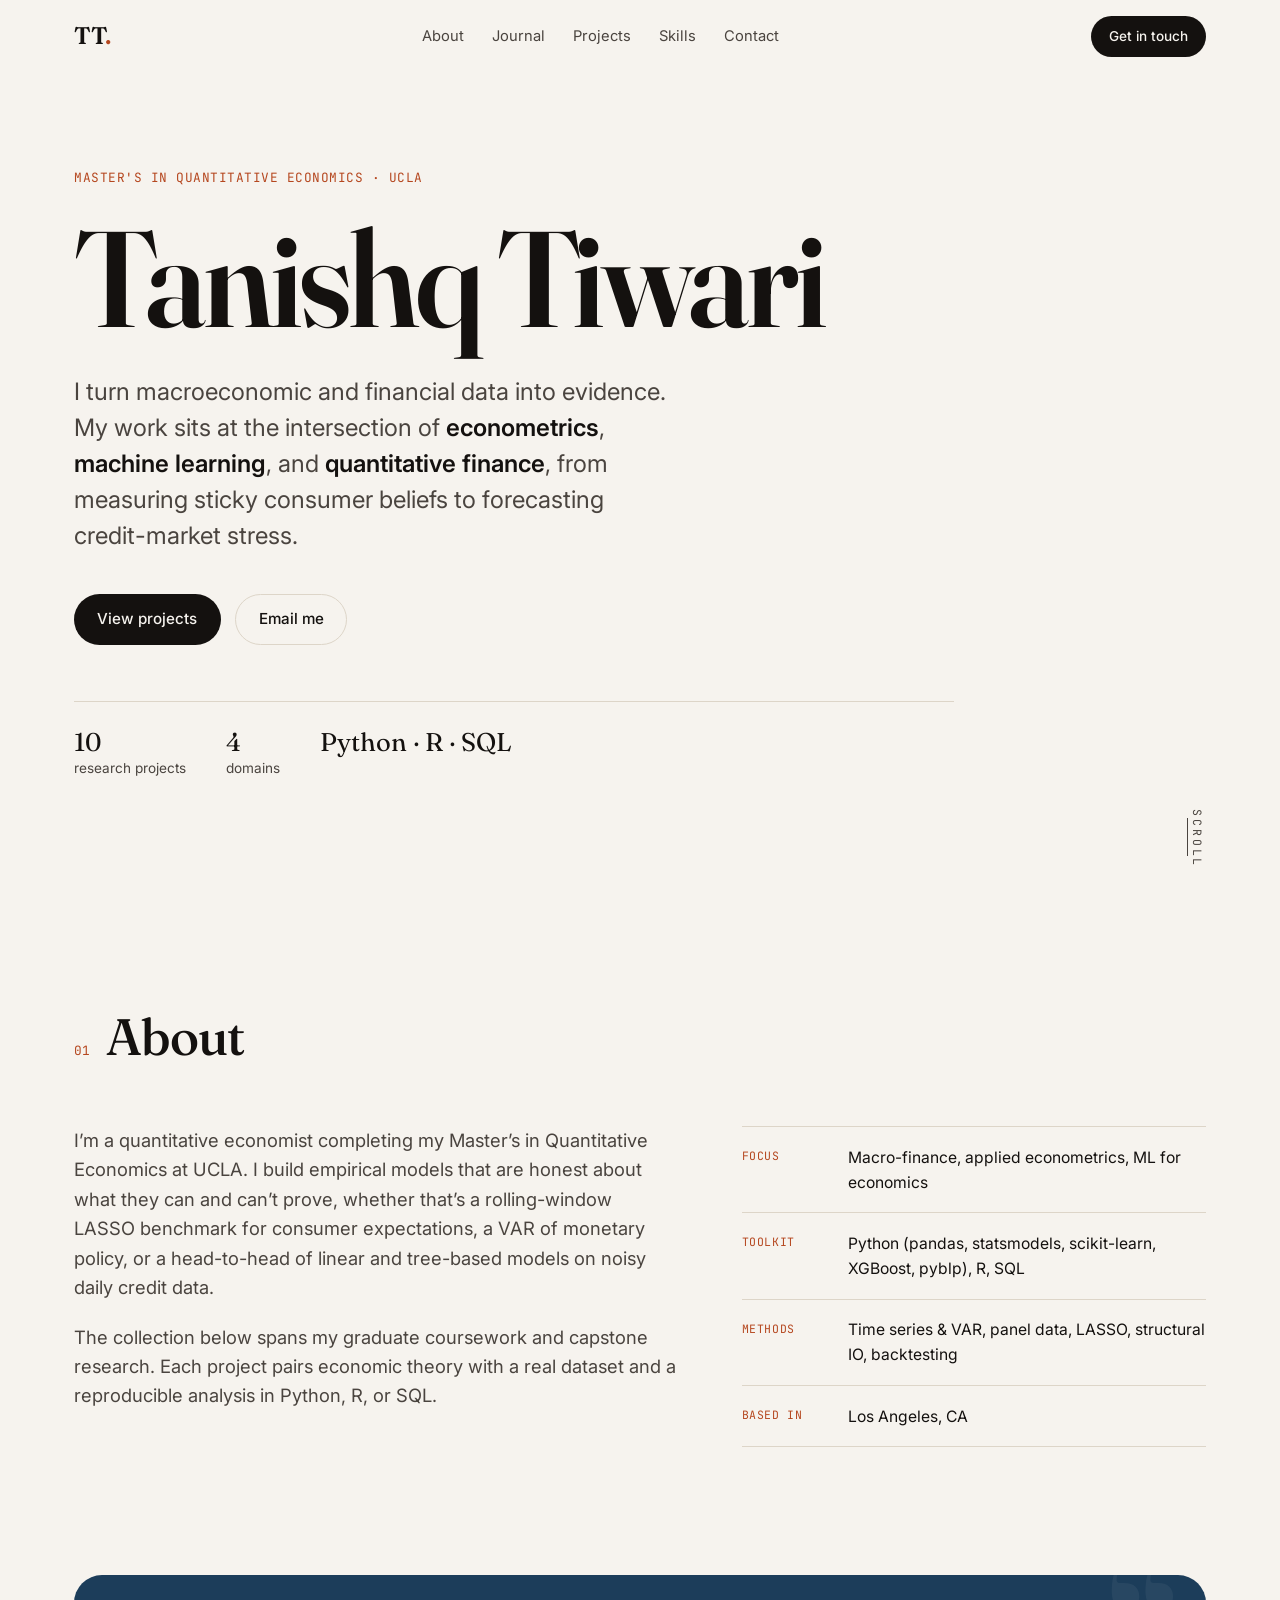
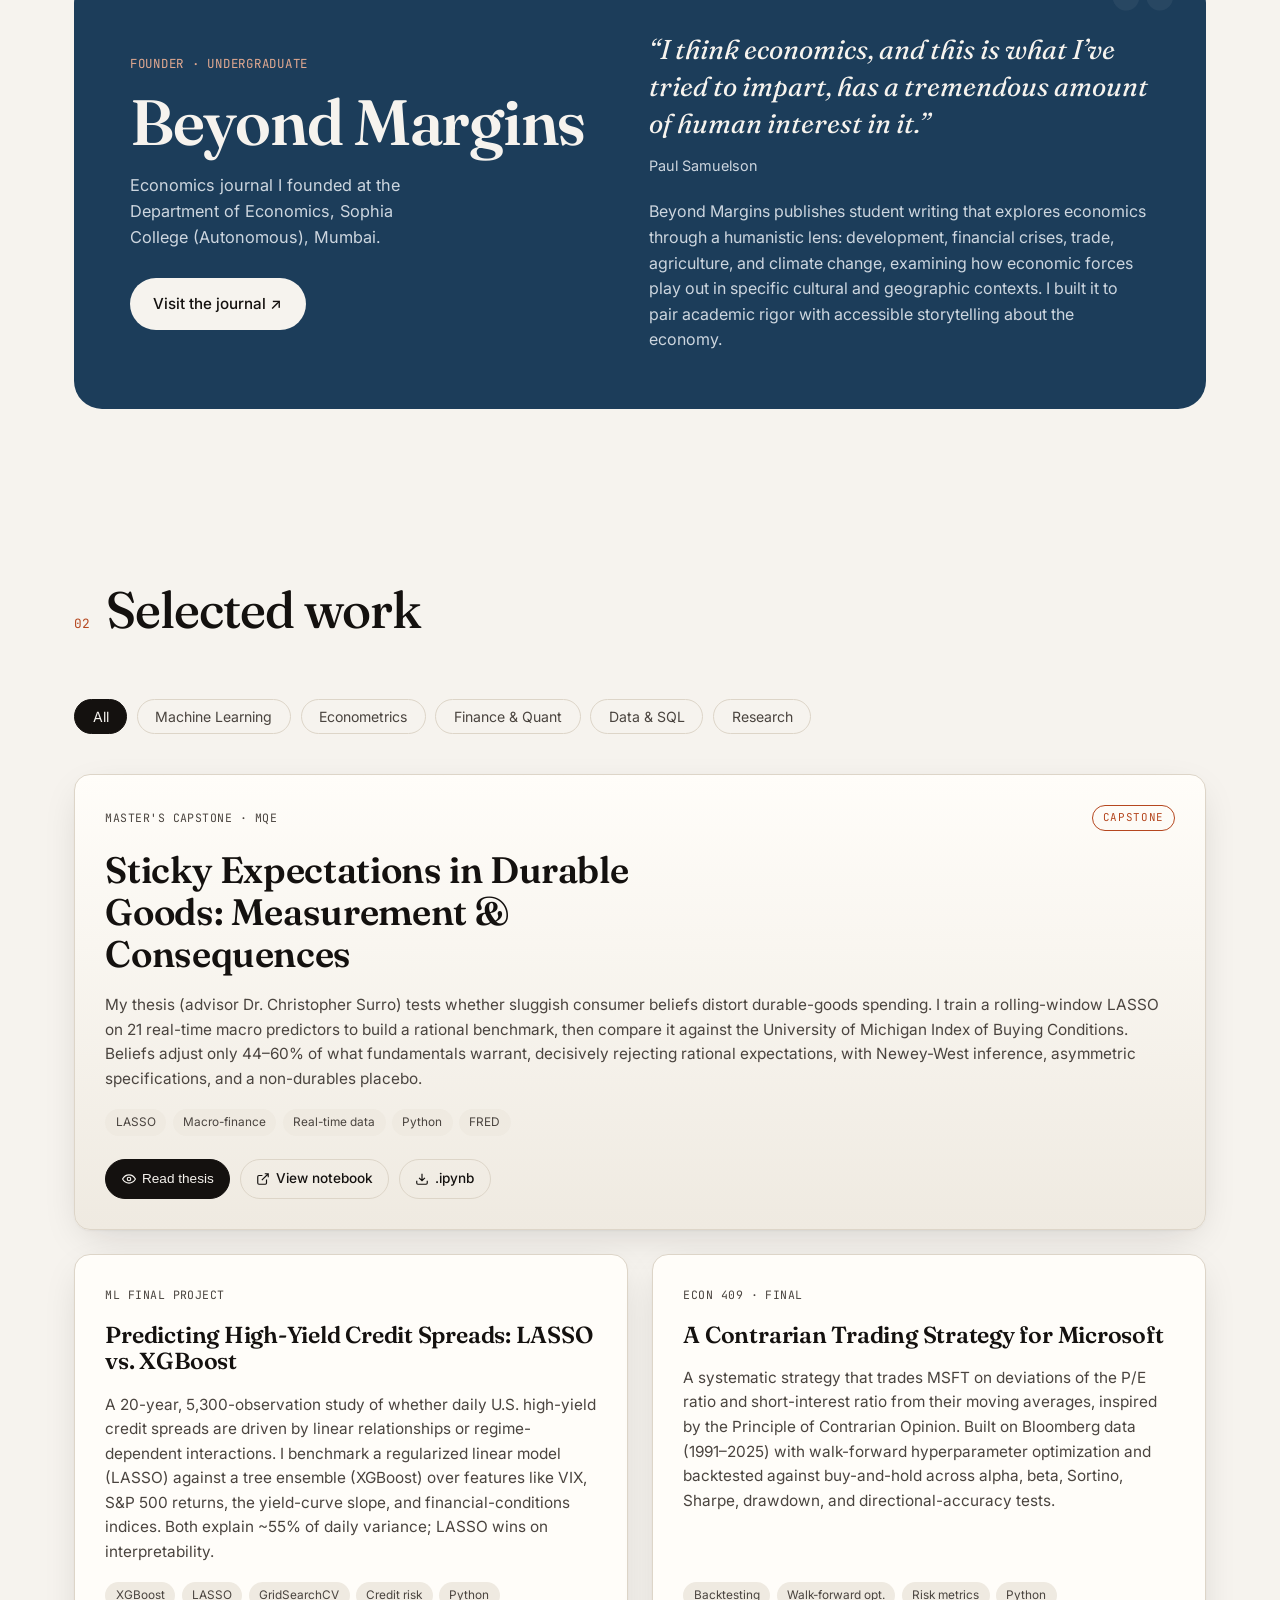
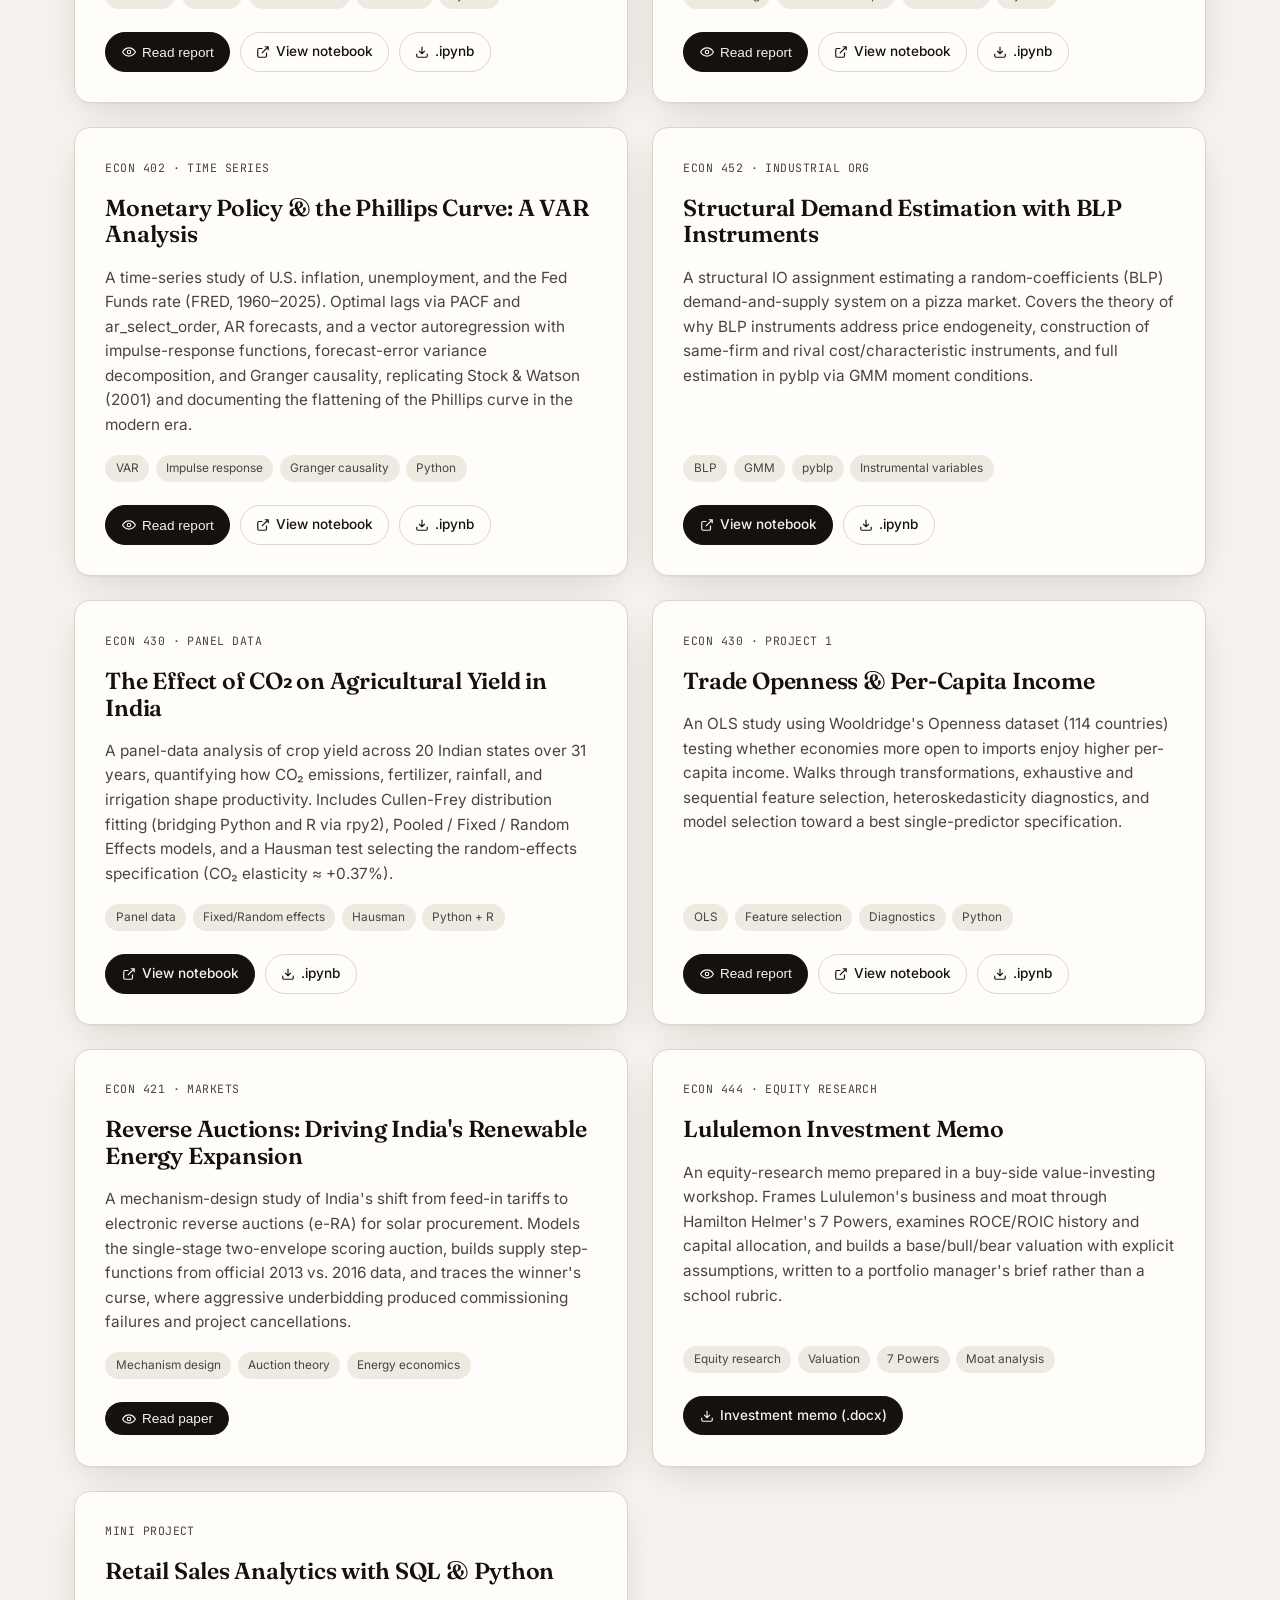
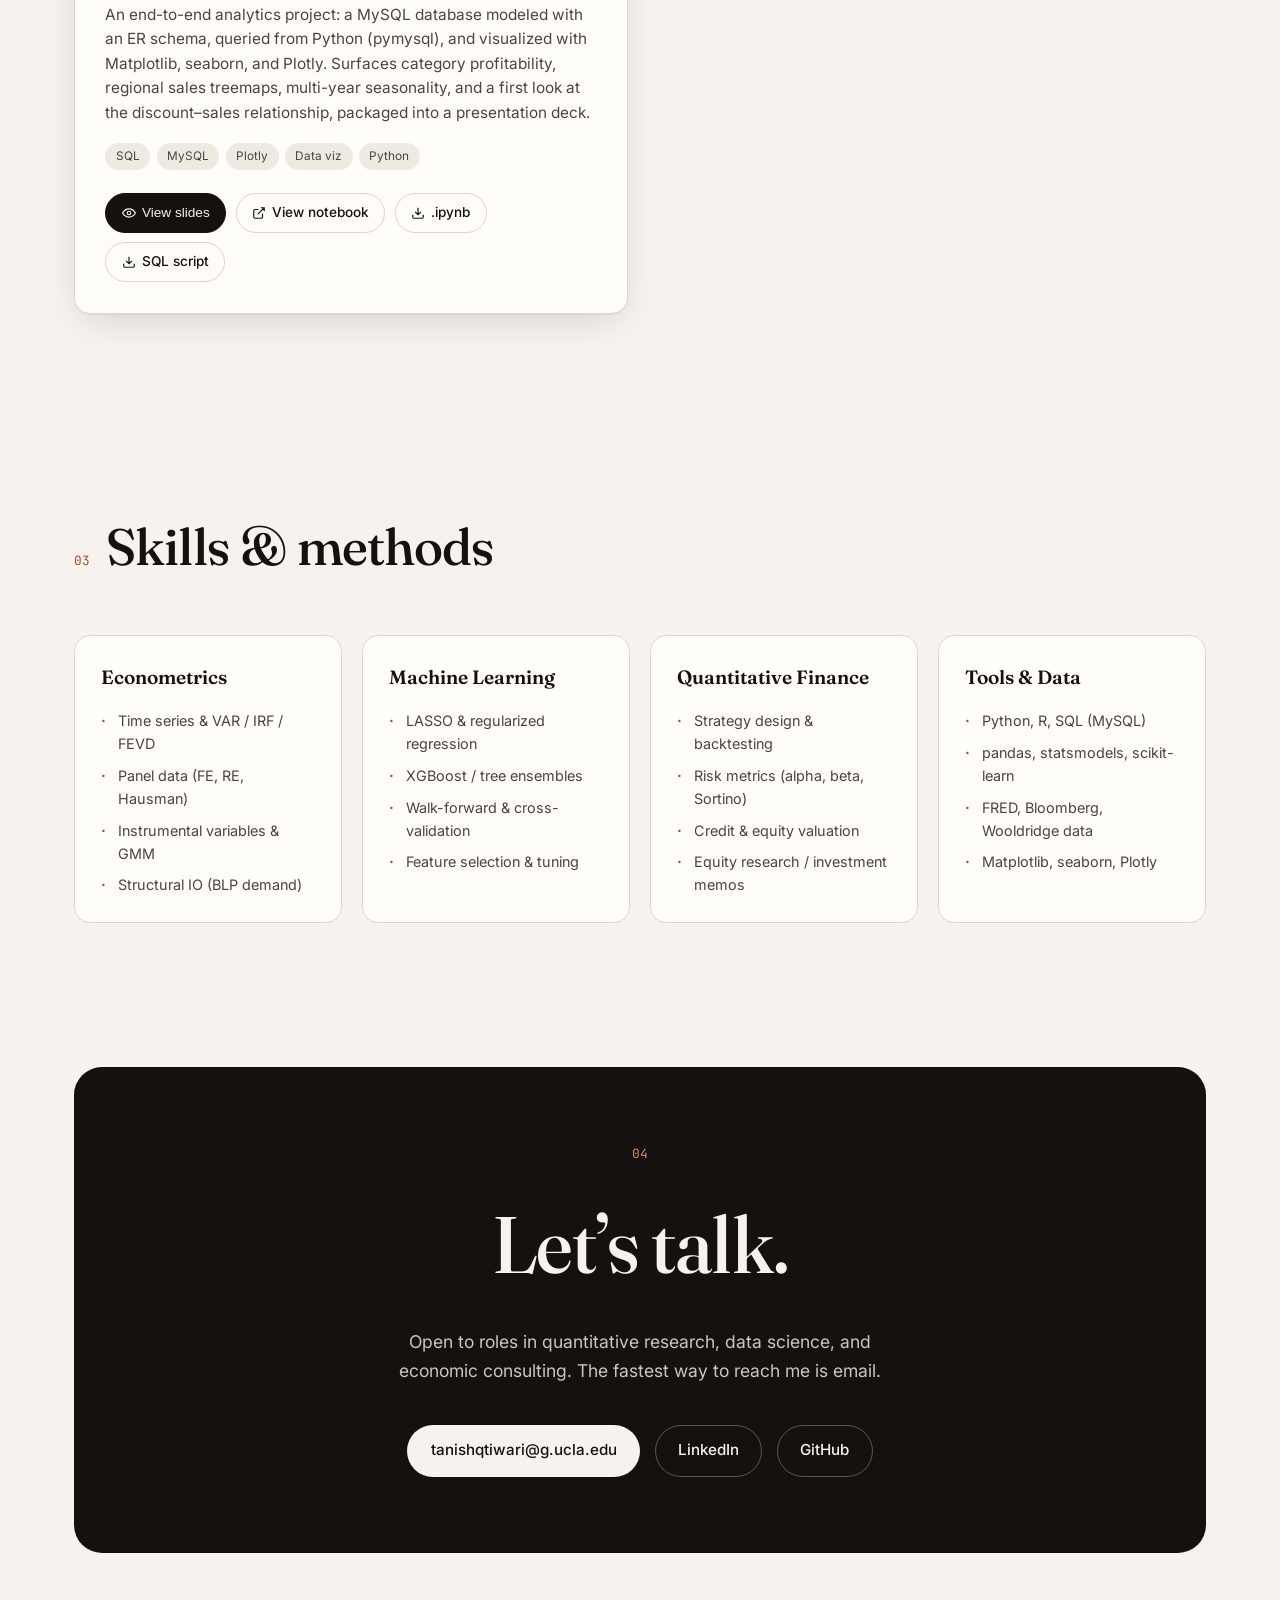
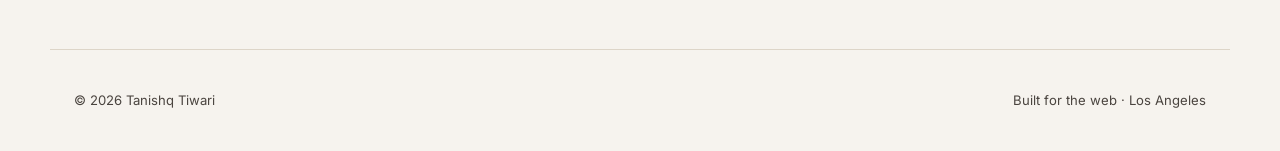
==== index.html @ 26d84dee "Initial commit" ====
<!DOCTYPE html>
<html lang="en">
<head>
  <meta charset="UTF-8" />
  <meta name="viewport" content="width=device-width, initial-scale=1.0" />
  <title>Tanishq Tiwari · Quantitative Economics & Data Science</title>
  <meta name="description" content="Portfolio of Tanishq Tiwari, Master's in Quantitative Economics at UCLA. Projects across econometrics, machine learning, quantitative finance, and data engineering." />
  <link rel="preconnect" href="https://fonts.googleapis.com" />
  <link rel="preconnect" href="https://fonts.gstatic.com" crossorigin />
  <link href="https://fonts.googleapis.com/css2?family=Fraunces:opsz,wght@9..144,400;9..144,500;9..144,600;9..144,700&family=Inter:wght@400;500;600;700&family=JetBrains+Mono:wght@400;500&display=swap" rel="stylesheet" />
  <link rel="stylesheet" href="styles.css" />
</head>
<body>
  <!-- Navigation -->
  <header class="nav" id="nav">
    <div class="nav__inner">
      <a href="#top" class="nav__brand">TT<span class="nav__dot">.</span></a>
      <nav class="nav__links">
        <a href="#about">About</a>
        <a href="#beyond-margins">Journal</a>
        <a href="#projects">Projects</a>
        <a href="#skills">Skills</a>
        <a href="#contact">Contact</a>
      </nav>
      <a href="#contact" class="btn btn--small">Get in touch</a>
    </div>
  </header>

  <!-- Hero -->
  <section class="hero" id="top">
    <div class="hero__inner">
      <p class="hero__eyebrow">Master's in Quantitative Economics · UCLA</p>
      <h1 class="hero__title">Tanishq&nbsp;Tiwari</h1>
      <p class="hero__lede">
        I turn macroeconomic and financial data into evidence. My work sits at the
        intersection of <strong>econometrics</strong>, <strong>machine learning</strong>,
        and <strong>quantitative finance</strong>, from measuring sticky consumer
        beliefs to forecasting credit-market stress.
      </p>
      <div class="hero__actions">
        <a href="#projects" class="btn btn--primary">View projects</a>
        <a href="mailto:tanishqtiwari@g.ucla.edu" class="btn btn--ghost">Email me</a>
      </div>
      <ul class="hero__meta">
        <li><span class="hero__num" data-count="10">10</span> research projects</li>
        <li><span class="hero__num" data-count="4">4</span> domains</li>
        <li><span class="hero__num">Python · R · SQL</span></li>
      </ul>
    </div>
    <div class="hero__scroll" aria-hidden="true">scroll</div>
  </section>

  <!-- About -->
  <section class="section about" id="about">
    <div class="section__head">
      <span class="section__index">01</span>
      <h2 class="section__title">About</h2>
    </div>
    <div class="about__grid">
      <div class="about__lead">
        <p>
          I&rsquo;m a quantitative economist completing my Master&rsquo;s in Quantitative
          Economics at UCLA. I build empirical models that are honest about what they can
          and can&rsquo;t prove, whether that&rsquo;s a rolling-window LASSO benchmark
          for consumer expectations, a VAR of monetary policy, or a head-to-head of linear
          and tree-based models on noisy daily credit data.
        </p>
        <p>
          The collection below spans my graduate coursework and capstone research. Each
          project pairs economic theory with a real dataset and a reproducible analysis in
          Python, R, or SQL.
        </p>
      </div>
      <div class="about__facts">
        <div class="fact">
          <span class="fact__k">Focus</span>
          <span class="fact__v">Macro-finance, applied econometrics, ML for economics</span>
        </div>
        <div class="fact">
          <span class="fact__k">Toolkit</span>
          <span class="fact__v">Python (pandas, statsmodels, scikit-learn, XGBoost, pyblp), R, SQL</span>
        </div>
        <div class="fact">
          <span class="fact__k">Methods</span>
          <span class="fact__v">Time series &amp; VAR, panel data, LASSO, structural IO, backtesting</span>
        </div>
        <div class="fact">
          <span class="fact__k">Based in</span>
          <span class="fact__v">Los Angeles, CA</span>
        </div>
      </div>
    </div>
  </section>

  <!-- Feature: Beyond Margins -->
  <section class="feature" id="beyond-margins">
    <div class="feature__inner">
      <div class="feature__left">
        <p class="feature__eyebrow">Founder &middot; Undergraduate</p>
        <h2 class="feature__title">Beyond&nbsp;Margins</h2>
        <p class="feature__role">Economics journal I founded at the Department of Economics, Sophia College (Autonomous), Mumbai.</p>
        <a class="btn btn--primary feature__btn" href="https://beyondmarginsscw.wixsite.com/website" target="_blank" rel="noopener">Visit the journal ↗</a>
      </div>
      <div class="feature__right">
        <blockquote class="feature__quote">
          &ldquo;I think economics, and this is what I&rsquo;ve tried to impart, has a tremendous amount of human interest in it.&rdquo;
          <cite>Paul Samuelson</cite>
        </blockquote>
        <p class="feature__desc">
          Beyond Margins publishes student writing that explores economics through a humanistic
          lens: development, financial crises, trade, agriculture, and climate change, examining
          how economic forces play out in specific cultural and geographic contexts. I built it
          to pair academic rigor with accessible storytelling about the economy.
        </p>
      </div>
    </div>
  </section>

  <!-- Projects -->
  <section class="section projects" id="projects">
    <div class="section__head">
      <span class="section__index">02</span>
      <h2 class="section__title">Selected work</h2>
    </div>
    <div class="filters" id="filters" role="tablist" aria-label="Filter projects">
      <button class="filter is-active" data-filter="all">All</button>
      <button class="filter" data-filter="ml">Machine Learning</button>
      <button class="filter" data-filter="econometrics">Econometrics</button>
      <button class="filter" data-filter="finance">Finance &amp; Quant</button>
      <button class="filter" data-filter="data">Data &amp; SQL</button>
      <button class="filter" data-filter="research">Research</button>
    </div>
    <div class="grid" id="project-grid"><!-- cards injected by main.js --></div>
  </section>

  <!-- Skills -->
  <section class="section skills" id="skills">
    <div class="section__head">
      <span class="section__index">03</span>
      <h2 class="section__title">Skills &amp; methods</h2>
    </div>
    <div class="skills__grid">
      <div class="skillcard">
        <h3>Econometrics</h3>
        <ul>
          <li>Time series &amp; VAR / IRF / FEVD</li>
          <li>Panel data (FE, RE, Hausman)</li>
          <li>Instrumental variables &amp; GMM</li>
          <li>Structural IO (BLP demand)</li>
        </ul>
      </div>
      <div class="skillcard">
        <h3>Machine Learning</h3>
        <ul>
          <li>LASSO &amp; regularized regression</li>
          <li>XGBoost / tree ensembles</li>
          <li>Walk-forward &amp; cross-validation</li>
          <li>Feature selection &amp; tuning</li>
        </ul>
      </div>
      <div class="skillcard">
        <h3>Quantitative Finance</h3>
        <ul>
          <li>Strategy design &amp; backtesting</li>
          <li>Risk metrics (alpha, beta, Sortino)</li>
          <li>Credit &amp; equity valuation</li>
          <li>Equity research / investment memos</li>
        </ul>
      </div>
      <div class="skillcard">
        <h3>Tools &amp; Data</h3>
        <ul>
          <li>Python, R, SQL (MySQL)</li>
          <li>pandas, statsmodels, scikit-learn</li>
          <li>FRED, Bloomberg, Wooldridge data</li>
          <li>Matplotlib, seaborn, Plotly</li>
        </ul>
      </div>
    </div>
  </section>

  <!-- Contact -->
  <section class="section contact" id="contact">
    <div class="contact__inner">
      <p class="section__index">04</p>
      <h2 class="contact__title">Let&rsquo;s talk.</h2>
      <p class="contact__lede">
        Open to roles in quantitative research, data science, and economic
        consulting. The fastest way to reach me is email.
      </p>
      <div class="contact__links">
        <a class="btn btn--primary" href="mailto:tanishqtiwari@g.ucla.edu">tanishqtiwari@g.ucla.edu</a>
        <a class="btn btn--ghost" href="https://www.linkedin.com/" target="_blank" rel="noopener">LinkedIn</a>
        <a class="btn btn--ghost" href="https://github.com/" target="_blank" rel="noopener">GitHub</a>
      </div>
    </div>
  </section>

  <footer class="footer">
    <span>© <span id="year"></span> Tanishq Tiwari</span>
    <span>Built for the web · Los Angeles</span>
  </footer>

  <!-- PDF modal -->
  <div class="modal" id="modal" aria-hidden="true">
    <div class="modal__backdrop" data-close></div>
    <div class="modal__panel" role="dialog" aria-modal="true" aria-labelledby="modal-title">
      <div class="modal__bar">
        <span class="modal__title" id="modal-title">Document</span>
        <div class="modal__bar-actions">
          <a class="modal__action" id="modal-open" href="#" target="_blank" rel="noopener">Open in new tab ↗</a>
          <button class="modal__close" data-close aria-label="Close">✕</button>
        </div>
      </div>
      <iframe class="modal__frame" id="modal-frame" title="Document viewer"></iframe>
    </div>
  </div>

  <script src="main.js"></script>
</body>
</html>
---- styles.css ----
/* ============================================================
   Tanishq Tiwari — Portfolio
   ============================================================ */
:root {
  --ink: #14110f;
  --ink-soft: #4a443f;
  --paper: #f6f3ee;
  --paper-2: #efeae1;
  --card: #fffdf9;
  --line: #ddd5c8;
  --accent: #b5471f;     /* burnt sienna */
  --accent-2: #1c3d5a;   /* deep slate blue */
  --shadow: 0 1px 2px rgba(20,17,15,.04), 0 12px 40px -12px rgba(20,17,15,.18);
  --radius: 16px;
  --maxw: 1180px;
  --serif: "Fraunces", Georgia, serif;
  --sans: "Inter", system-ui, -apple-system, sans-serif;
  --mono: "JetBrains Mono", ui-monospace, monospace;
}

* { box-sizing: border-box; margin: 0; padding: 0; }
html { scroll-behavior: smooth; }
body {
  font-family: var(--sans);
  background: var(--paper);
  color: var(--ink);
  line-height: 1.6;
  -webkit-font-smoothing: antialiased;
  overflow-x: hidden;
}
a { color: inherit; text-decoration: none; }
strong { font-weight: 600; }

/* ---------- Buttons ---------- */
.btn {
  display: inline-flex; align-items: center; gap: .5rem;
  font-weight: 500; font-size: .95rem;
  padding: .8rem 1.4rem; border-radius: 100px;
  border: 1px solid transparent; cursor: pointer;
  transition: transform .18s ease, background .18s ease, color .18s ease, border-color .18s ease;
  white-space: nowrap;
}
.btn:hover { transform: translateY(-2px); }
.btn--primary { background: var(--ink); color: var(--paper); }
.btn--primary:hover { background: var(--accent); }
.btn--ghost { border-color: var(--line); background: transparent; color: var(--ink); }
.btn--ghost:hover { border-color: var(--ink); }
.btn--small { padding: .55rem 1.05rem; font-size: .85rem; background: var(--ink); color: var(--paper); }
.btn--small:hover { background: var(--accent); }

/* ---------- Nav ---------- */
.nav {
  position: fixed; top: 0; left: 0; right: 0; z-index: 50;
  transition: background .3s ease, border-color .3s ease, box-shadow .3s ease;
  border-bottom: 1px solid transparent;
}
.nav.is-scrolled {
  background: rgba(246,243,238,.82);
  backdrop-filter: saturate(180%) blur(14px);
  border-bottom-color: var(--line);
}
.nav__inner {
  max-width: var(--maxw); margin: 0 auto;
  padding: 1rem 1.5rem;
  display: flex; align-items: center; justify-content: space-between; gap: 1rem;
}
.nav__brand { font-family: var(--serif); font-weight: 600; font-size: 1.5rem; letter-spacing: -.02em; }
.nav__dot { color: var(--accent); }
.nav__links { display: flex; gap: 1.75rem; }
.nav__links a { font-size: .92rem; color: var(--ink-soft); position: relative; }
.nav__links a:hover { color: var(--ink); }
.nav__links a::after {
  content: ""; position: absolute; left: 0; bottom: -4px; height: 1px; width: 0;
  background: var(--accent); transition: width .25s ease;
}
.nav__links a:hover::after { width: 100%; }

/* ---------- Hero ---------- */
.hero {
  min-height: 100svh; display: flex; flex-direction: column; justify-content: center;
  max-width: var(--maxw); margin: 0 auto; padding: 7rem 1.5rem 4rem; position: relative;
}
.hero__inner { max-width: 880px; }
.hero__eyebrow {
  font-family: var(--mono); font-size: .8rem; letter-spacing: .04em;
  text-transform: uppercase; color: var(--accent); margin-bottom: 1.5rem;
}
.hero__title {
  font-family: var(--serif); font-weight: 600; letter-spacing: -.03em; line-height: .98;
  font-size: clamp(3.2rem, 11vw, 8.5rem); margin-bottom: 1.75rem;
}
.hero__lede {
  font-size: clamp(1.1rem, 2.2vw, 1.5rem); max-width: 40ch; color: var(--ink-soft);
  line-height: 1.5; margin-bottom: 2.5rem;
}
.hero__lede strong { color: var(--ink); }
.hero__actions { display: flex; flex-wrap: wrap; gap: .9rem; margin-bottom: 3.5rem; }
.hero__meta {
  list-style: none; display: flex; flex-wrap: wrap; gap: 2.5rem;
  border-top: 1px solid var(--line); padding-top: 1.75rem;
}
.hero__meta li {
  display: flex; flex-direction: column; gap: .15rem;
  font-size: .85rem; color: var(--ink-soft);
}
.hero__num { font-family: var(--serif); font-size: 1.6rem; color: var(--ink); line-height: 1; }
.hero__scroll {
  position: absolute; bottom: 2rem; right: 1.5rem;
  font-family: var(--mono); font-size: .72rem; letter-spacing: .25em;
  text-transform: uppercase; color: var(--ink-soft);
  writing-mode: vertical-rl;
}
.hero__scroll::after {
  content: ""; display: block; width: 1px; height: 38px; margin: .6rem auto 0;
  background: var(--ink-soft); animation: scrolldot 1.8s ease-in-out infinite;
}
@keyframes scrolldot { 0%,100% { transform: scaleY(.3); opacity:.3; transform-origin: top; } 50% { transform: scaleY(1); opacity:1; } }

/* ---------- Sections ---------- */
.section { max-width: var(--maxw); margin: 0 auto; padding: 6rem 1.5rem; }
.section__head { display: flex; align-items: baseline; gap: 1rem; margin-bottom: 3rem; }
.section__index { font-family: var(--mono); font-size: .8rem; color: var(--accent); }
.section__title { font-family: var(--serif); font-weight: 500; font-size: clamp(2rem, 5vw, 3.2rem); letter-spacing: -.02em; }

/* ---------- About ---------- */
.about__grid { display: grid; grid-template-columns: 1.3fr 1fr; gap: 4rem; align-items: start; }
.about__lead p { font-size: 1.15rem; color: var(--ink-soft); margin-bottom: 1.25rem; }
.about__lead p:last-child { margin-bottom: 0; }
.about__facts { display: flex; flex-direction: column; gap: 0; border-top: 1px solid var(--line); }
.fact { display: grid; grid-template-columns: 90px 1fr; gap: 1rem; padding: 1.1rem 0; border-bottom: 1px solid var(--line); }
.fact__k { font-family: var(--mono); font-size: .72rem; text-transform: uppercase; letter-spacing: .05em; color: var(--accent); padding-top: .15rem; }
.fact__v { font-size: .98rem; color: var(--ink); }

/* ---------- Feature: Beyond Margins ---------- */
.feature { max-width: var(--maxw); margin: 0 auto; padding: 2rem 1.5rem 4rem; }
.feature__inner {
  background: var(--accent-2); color: var(--paper);
  border-radius: 28px; padding: clamp(2rem, 5vw, 3.5rem);
  display: grid; grid-template-columns: 1fr 1.2fr; gap: clamp(2rem, 5vw, 4rem); align-items: center;
  position: relative; overflow: hidden;
}
.feature__inner::after {
  content: "“"; position: absolute; top: -3rem; right: 1.5rem;
  font-family: var(--serif); font-size: 16rem; line-height: 1; color: rgba(246,243,238,.06);
  pointer-events: none;
}
.feature__eyebrow { font-family: var(--mono); font-size: .78rem; letter-spacing: .06em; text-transform: uppercase; color: #e0a890; margin-bottom: 1rem; }
.feature__title { font-family: var(--serif); font-weight: 600; font-size: clamp(2.4rem, 6vw, 4rem); letter-spacing: -.02em; line-height: 1; margin-bottom: 1.1rem; }
.feature__role { color: #cdd6df; font-size: 1.02rem; margin-bottom: 1.75rem; max-width: 32ch; }
.feature__btn { background: var(--paper); color: var(--ink); }
.feature__btn:hover { background: var(--accent); color: var(--paper); }
.feature__quote {
  font-family: var(--serif); font-size: clamp(1.25rem, 2.5vw, 1.7rem); line-height: 1.35;
  font-style: italic; margin-bottom: 1.5rem; position: relative; z-index: 1;
}
.feature__quote cite { display: block; font-size: .9rem; font-style: normal; color: #cdd6df; margin-top: .9rem; font-family: var(--sans); }
.feature__desc { color: #cdd6df; font-size: 1rem; position: relative; z-index: 1; }

/* ---------- Filters ---------- */
.filters { display: flex; flex-wrap: wrap; gap: .6rem; margin-bottom: 2.5rem; }
.filter {
  font-family: var(--sans); font-size: .88rem; color: var(--ink-soft);
  background: transparent; border: 1px solid var(--line); border-radius: 100px;
  padding: .5rem 1.1rem; cursor: pointer; transition: all .18s ease;
}
.filter:hover { border-color: var(--ink); color: var(--ink); }
.filter.is-active { background: var(--ink); color: var(--paper); border-color: var(--ink); }

/* ---------- Project grid ---------- */
.grid { display: grid; grid-template-columns: repeat(2, 1fr); gap: 1.5rem; }
.card {
  background: var(--card); border: 1px solid var(--line); border-radius: var(--radius);
  padding: 1.9rem; display: flex; flex-direction: column; gap: 1.1rem;
  box-shadow: var(--shadow); transition: transform .25s ease, box-shadow .25s ease, border-color .25s ease;
  position: relative; overflow: hidden;
}
.card::before {
  content: ""; position: absolute; inset: 0 0 auto 0; height: 3px;
  background: linear-gradient(90deg, var(--accent), var(--accent-2));
  transform: scaleX(0); transform-origin: left; transition: transform .35s ease;
}
.card:hover { transform: translateY(-4px); box-shadow: 0 1px 2px rgba(20,17,15,.05), 0 24px 50px -16px rgba(20,17,15,.28); border-color: #cabfab; }
.card:hover::before { transform: scaleX(1); }
.card.is-hidden { display: none; }
.card.is-featured { grid-column: 1 / -1; background: linear-gradient(180deg, var(--card), var(--paper-2)); }
.card__top { display: flex; align-items: center; justify-content: space-between; gap: 1rem; }
.card__course { font-family: var(--mono); font-size: .72rem; letter-spacing: .04em; text-transform: uppercase; color: var(--ink-soft); }
.card__badge { font-family: var(--mono); font-size: .68rem; letter-spacing: .06em; text-transform: uppercase; color: var(--accent); border: 1px solid var(--accent); border-radius: 100px; padding: .2rem .6rem; }
.card__title { font-family: var(--serif); font-weight: 600; font-size: 1.45rem; line-height: 1.15; letter-spacing: -.01em; }
.card.is-featured .card__title { font-size: clamp(1.6rem, 3.2vw, 2.3rem); max-width: 22ch; }
.card__desc { font-size: .96rem; color: var(--ink-soft); }
.card__tags { display: flex; flex-wrap: wrap; gap: .4rem; margin-top: auto; }
.tag { font-size: .74rem; color: var(--ink-soft); background: var(--paper-2); border-radius: 100px; padding: .25rem .65rem; }
.card__actions { display: flex; flex-wrap: wrap; gap: .6rem; padding-top: .35rem; }
.linkbtn {
  display: inline-flex; align-items: center; gap: .4rem;
  font-size: .85rem; font-weight: 500; padding: .5rem .95rem; border-radius: 100px;
  border: 1px solid var(--line); cursor: pointer; transition: all .18s ease; background: transparent; color: var(--ink);
}
.linkbtn:hover { border-color: var(--ink); transform: translateY(-1px); }
.linkbtn--solid { background: var(--ink); color: var(--paper); border-color: var(--ink); }
.linkbtn--solid:hover { background: var(--accent); border-color: var(--accent); }
.linkbtn svg { width: 14px; height: 14px; }

/* ---------- Skills ---------- */
.skills__grid { display: grid; grid-template-columns: repeat(4, 1fr); gap: 1.25rem; }
.skillcard { background: var(--card); border: 1px solid var(--line); border-radius: var(--radius); padding: 1.6rem; }
.skillcard h3 { font-family: var(--serif); font-weight: 600; font-size: 1.2rem; margin-bottom: 1rem; }
.skillcard ul { list-style: none; display: flex; flex-direction: column; gap: .55rem; }
.skillcard li { font-size: .9rem; color: var(--ink-soft); padding-left: 1.1rem; position: relative; }
.skillcard li::before { content: "·"; position: absolute; left: 0; color: var(--accent); font-weight: 700; }

/* ---------- Contact ---------- */
.contact { padding-top: 3rem; }
.contact__inner {
  background: var(--ink); color: var(--paper); border-radius: 28px;
  padding: clamp(2.5rem, 6vw, 5rem); text-align: center;
}
.contact .section__index { color: #d98b6e; margin-bottom: 1rem; }
.contact__title { font-family: var(--serif); font-weight: 500; font-size: clamp(2.5rem, 8vw, 5rem); letter-spacing: -.02em; margin-bottom: 1.25rem; }
.contact__lede { max-width: 46ch; margin: 0 auto 2.5rem; color: #cfc6ba; font-size: 1.1rem; }
.contact__links { display: flex; flex-wrap: wrap; gap: .9rem; justify-content: center; }
.contact .btn--primary { background: var(--paper); color: var(--ink); }
.contact .btn--primary:hover { background: var(--accent); color: var(--paper); }
.contact .btn--ghost { border-color: rgba(246,243,238,.3); color: var(--paper); }
.contact .btn--ghost:hover { border-color: var(--paper); }

/* ---------- Footer ---------- */
.footer {
  max-width: var(--maxw); margin: 0 auto; padding: 2.5rem 1.5rem;
  display: flex; justify-content: space-between; gap: 1rem; flex-wrap: wrap;
  font-size: .82rem; color: var(--ink-soft); border-top: 1px solid var(--line);
}

/* ---------- Modal ---------- */
.modal { position: fixed; inset: 0; z-index: 100; display: none; }
.modal.is-open { display: block; }
.modal__backdrop { position: absolute; inset: 0; background: rgba(20,17,15,.55); backdrop-filter: blur(3px); }
.modal__panel {
  position: absolute; inset: 3vh 3vw; background: var(--paper); border-radius: 16px;
  display: flex; flex-direction: column; overflow: hidden; box-shadow: 0 30px 80px -20px rgba(0,0,0,.5);
}
.modal__bar { display: flex; align-items: center; justify-content: space-between; gap: 1rem; padding: .85rem 1.1rem; border-bottom: 1px solid var(--line); }
.modal__title { font-weight: 600; font-size: .95rem; }
.modal__bar-actions { display: flex; align-items: center; gap: 1rem; }
.modal__action { font-size: .85rem; color: var(--accent); }
.modal__close { background: transparent; border: none; font-size: 1.05rem; cursor: pointer; color: var(--ink-soft); line-height: 1; }
.modal__close:hover { color: var(--ink); }
.modal__frame { flex: 1; border: none; width: 100%; background: #525659; }

/* ---------- Reveal animation ---------- */
.reveal { opacity: 0; transform: translateY(24px); transition: opacity .7s ease, transform .7s ease; }
.reveal.is-visible { opacity: 1; transform: none; }

/* ---------- Responsive ---------- */
@media (max-width: 900px) {
  .about__grid { grid-template-columns: 1fr; gap: 2.5rem; }
  .feature__inner { grid-template-columns: 1fr; gap: 2rem; }
  .grid { grid-template-columns: 1fr; }
  .skills__grid { grid-template-columns: repeat(2, 1fr); }
  .nav__links { display: none; }
}
@media (max-width: 560px) {
  .skills__grid { grid-template-columns: 1fr; }
  .hero__meta { gap: 1.5rem; }
  .section { padding: 4rem 1.25rem; }
  .modal__panel { inset: 0; border-radius: 0; }
}
@media (prefers-reduced-motion: reduce) {
  * { animation: none !important; transition: none !important; }
  .reveal { opacity: 1; transform: none; }
}
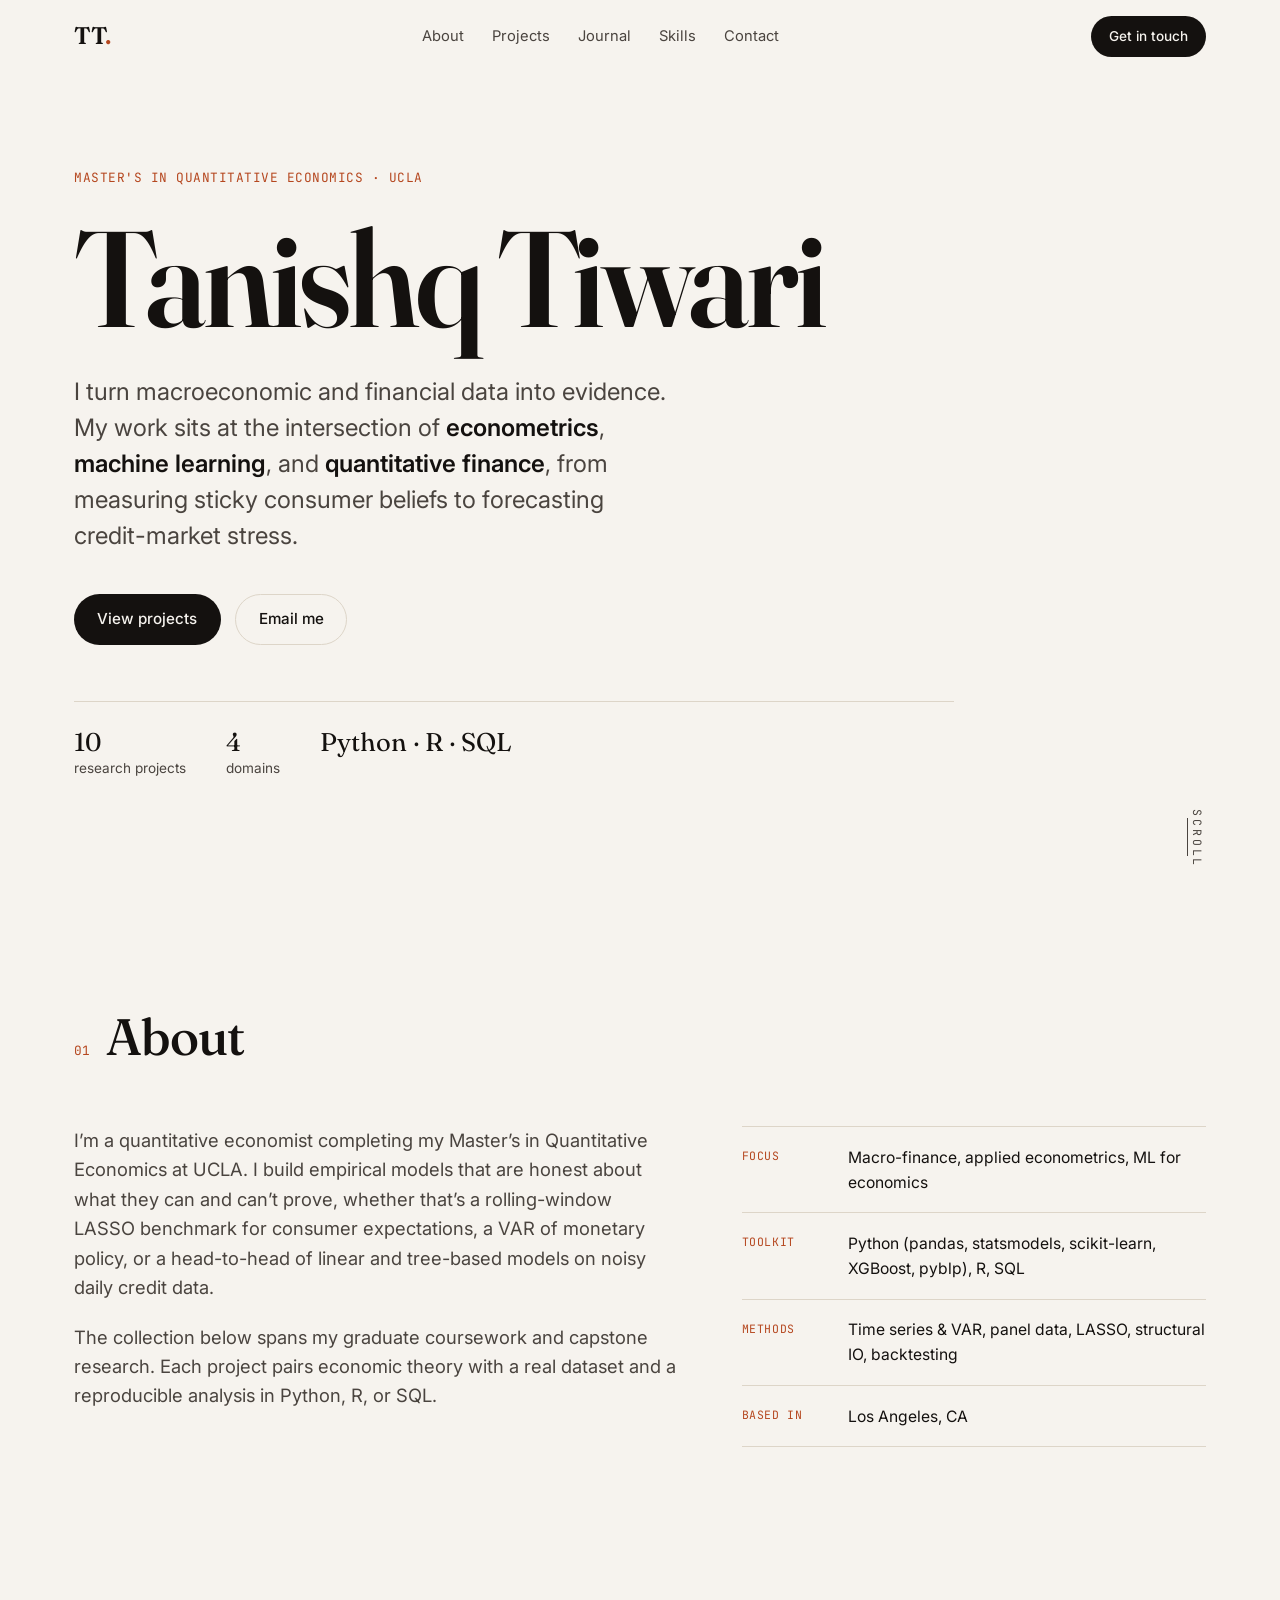
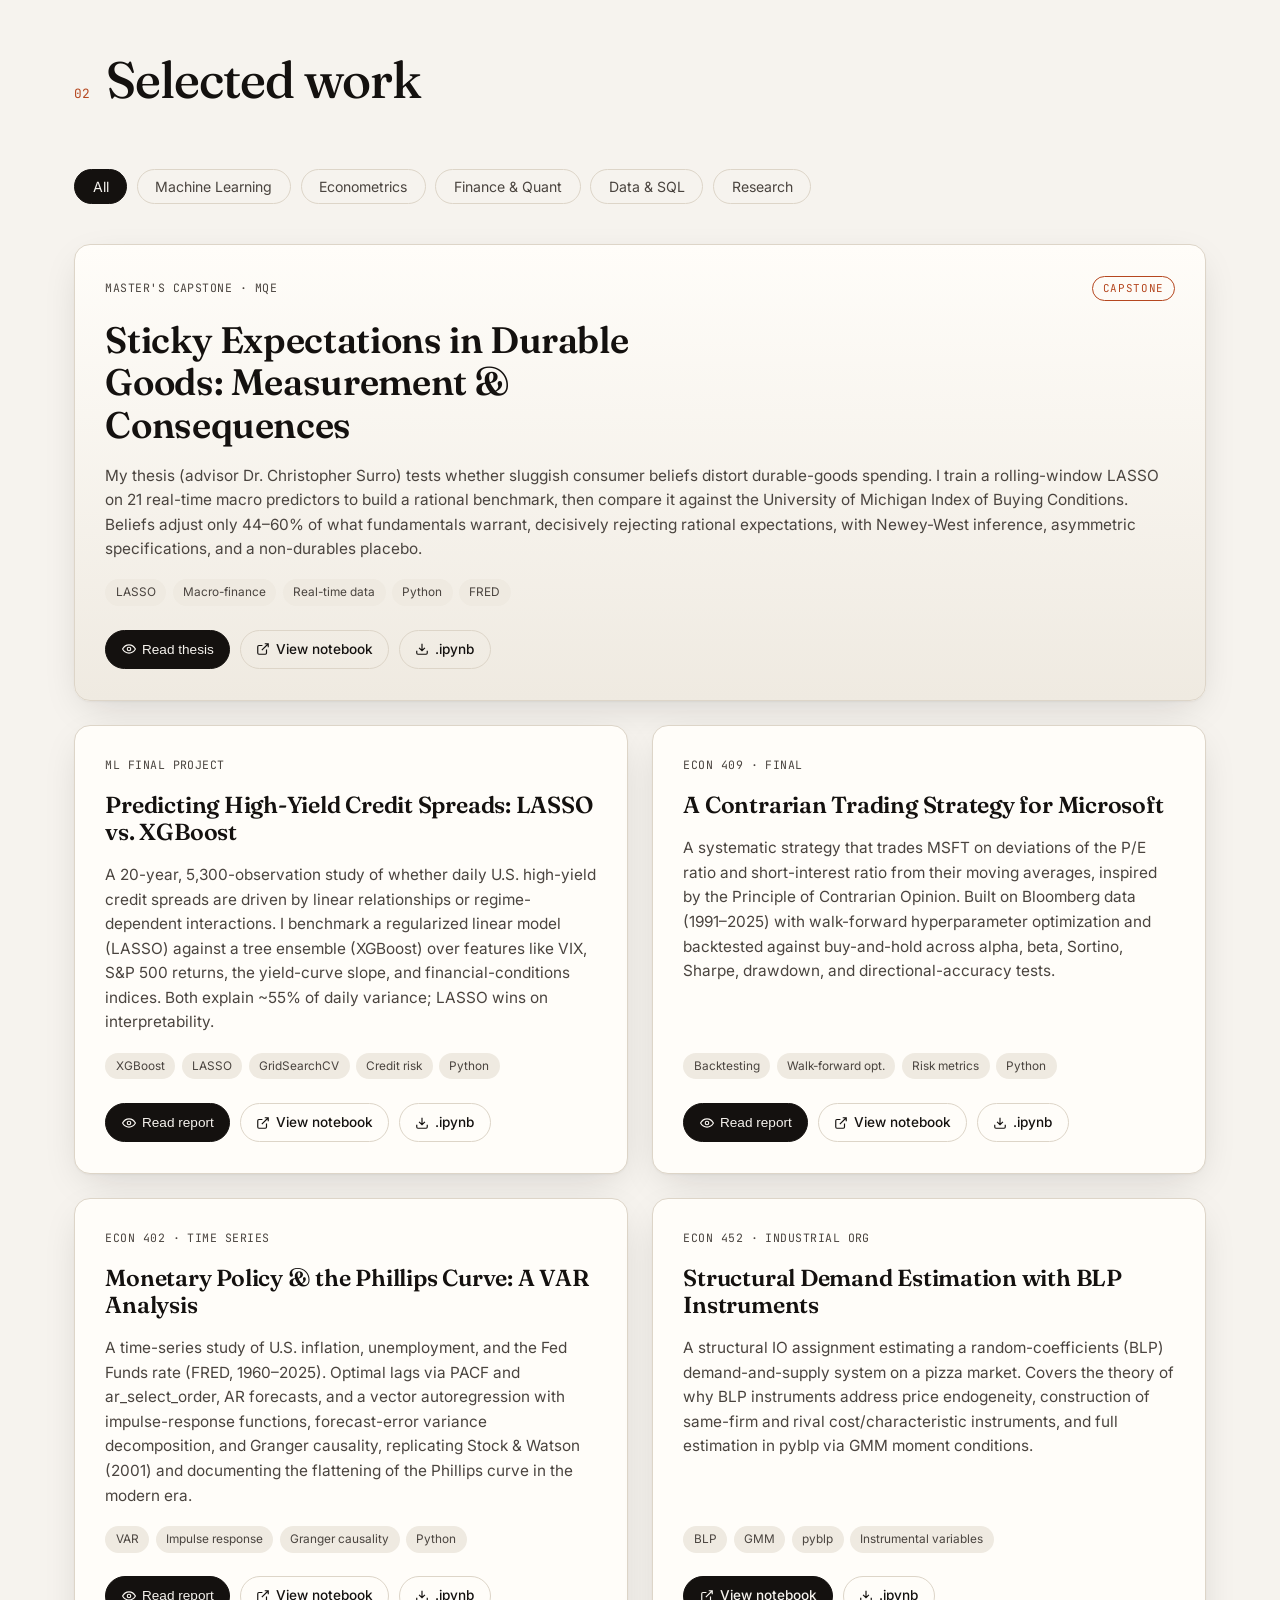
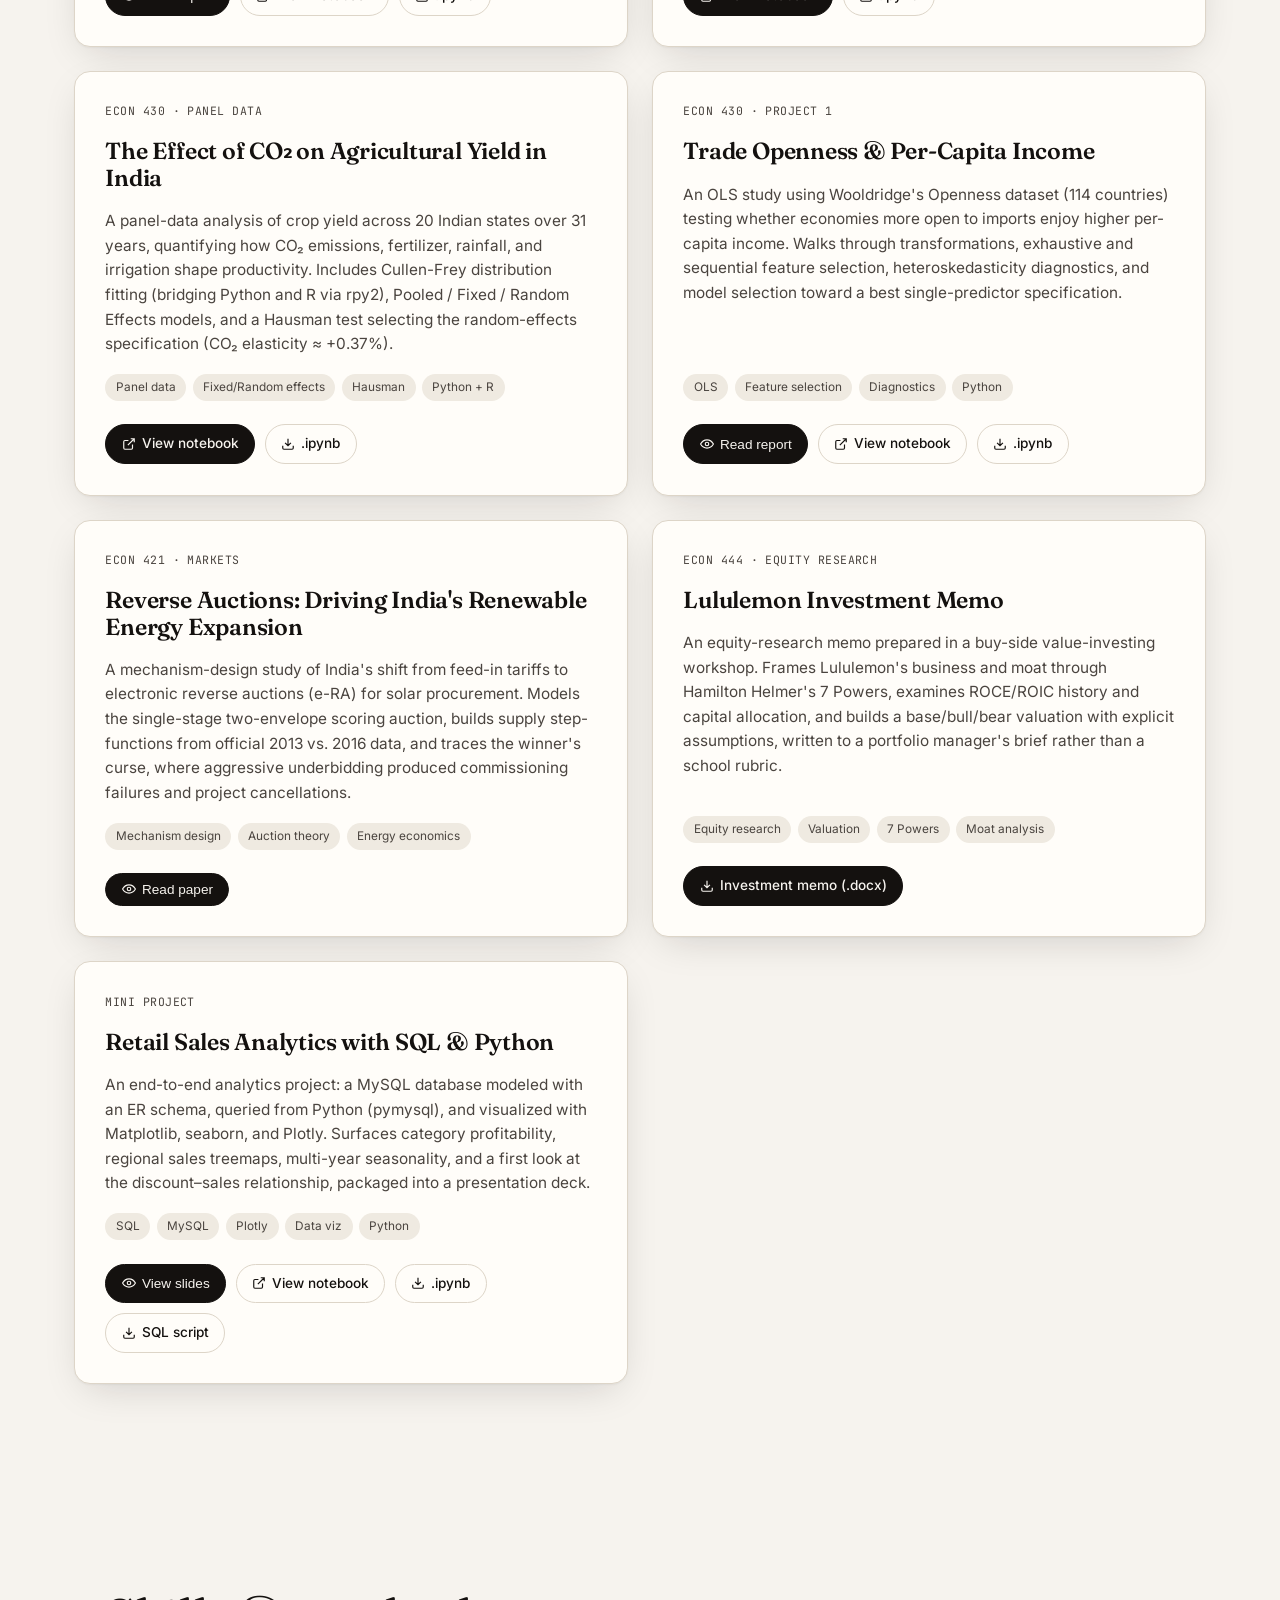
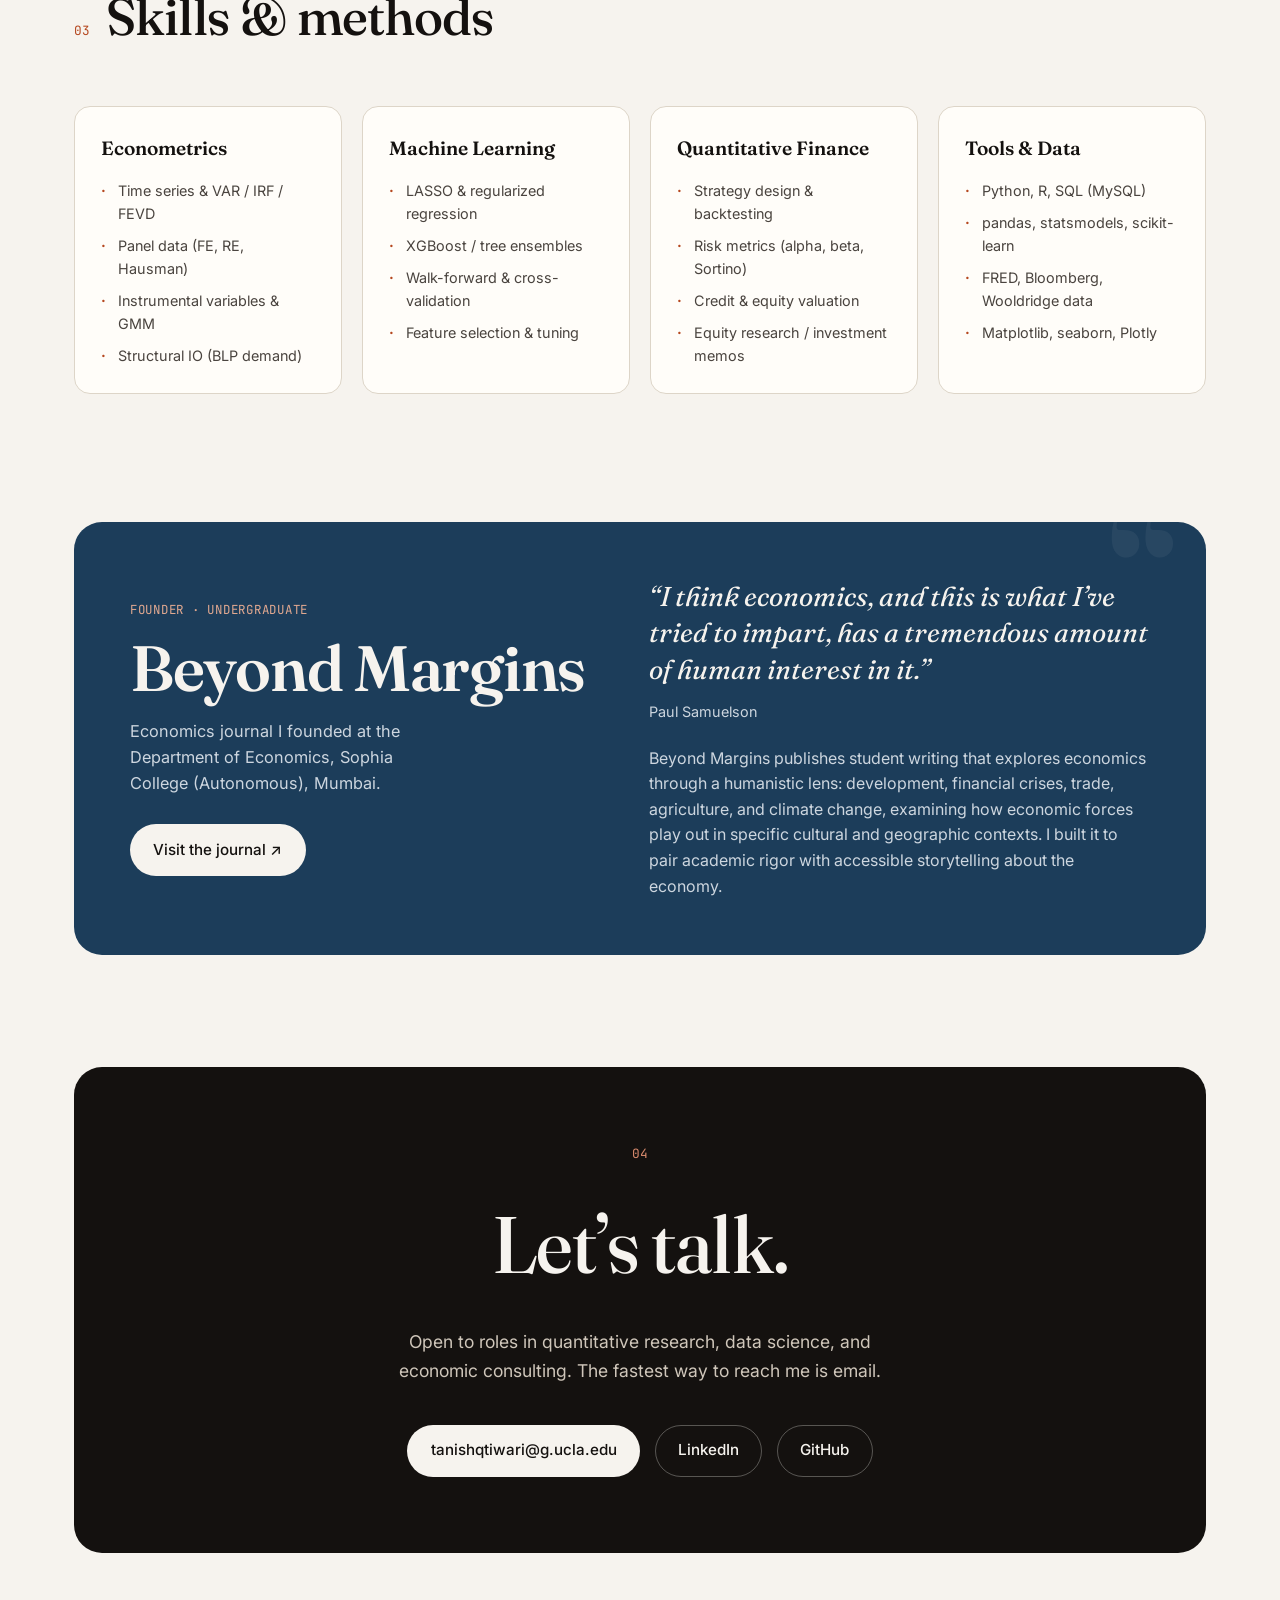
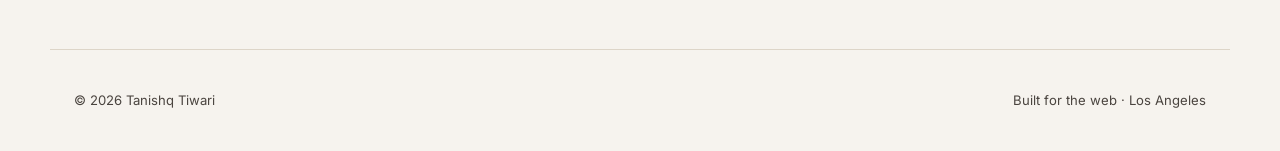
==== commit 4deda682: "Reintroduce 'Beyond Margins' feature section Restored the 'Beyond Margins' feature section in the HT" ====
--- a/index.html
+++ b/index.html
@@ -3,7 +3,7 @@
 <head>
   <meta charset="UTF-8" />
   <meta name="viewport" content="width=device-width, initial-scale=1.0" />
-  <title>Tanishq Tiwari · Quantitative Economics & Data Science</title>
+  <title>Tanishq Tiwari · Quantitative Economics </title>
   <meta name="description" content="Portfolio of Tanishq Tiwari, Master's in Quantitative Economics at UCLA. Projects across econometrics, machine learning, quantitative finance, and data engineering." />
   <link rel="preconnect" href="https://fonts.googleapis.com" />
   <link rel="preconnect" href="https://fonts.gstatic.com" crossorigin />
@@ -17,8 +17,8 @@
       <a href="#top" class="nav__brand">TT<span class="nav__dot">.</span></a>
       <nav class="nav__links">
         <a href="#about">About</a>
+        <a href="#projects">Projects</a>
         <a href="#beyond-margins">Journal</a>
-        <a href="#projects">Projects</a>
         <a href="#skills">Skills</a>
         <a href="#contact">Contact</a>
       </nav>
@@ -92,7 +92,72 @@
     </div>
   </section>
 
-  <!-- Feature: Beyond Margins -->
+
+
+  <!-- Projects -->
+  <section class="section projects" id="projects">
+    <div class="section__head">
+      <span class="section__index">02</span>
+      <h2 class="section__title">Selected work</h2>
+    </div>
+    <div class="filters" id="filters" role="tablist" aria-label="Filter projects">
+      <button class="filter is-active" data-filter="all">All</button>
+      <button class="filter" data-filter="ml">Machine Learning</button>
+      <button class="filter" data-filter="econometrics">Econometrics</button>
+      <button class="filter" data-filter="finance">Finance &amp; Quant</button>
+      <button class="filter" data-filter="data">Data &amp; SQL</button>
+      <button class="filter" data-filter="research">Research</button>
+    </div>
+    <div class="grid" id="project-grid"><!-- cards injected by main.js --></div>
+  </section>
+
+  <!-- Skills -->
+  <section class="section skills" id="skills">
+    <div class="section__head">
+      <span class="section__index">03</span>
+      <h2 class="section__title">Skills &amp; methods</h2>
+    </div>
+    <div class="skills__grid">
+      <div class="skillcard">
+        <h3>Econometrics</h3>
+        <ul>
+          <li>Time series &amp; VAR / IRF / FEVD</li>
+          <li>Panel data (FE, RE, Hausman)</li>
+          <li>Instrumental variables &amp; GMM</li>
+          <li>Structural IO (BLP demand)</li>
+        </ul>
+      </div>
+      <div class="skillcard">
+        <h3>Machine Learning</h3>
+        <ul>
+          <li>LASSO &amp; regularized regression</li>
+          <li>XGBoost / tree ensembles</li>
+          <li>Walk-forward &amp; cross-validation</li>
+          <li>Feature selection &amp; tuning</li>
+        </ul>
+      </div>
+      <div class="skillcard">
+        <h3>Quantitative Finance</h3>
+        <ul>
+          <li>Strategy design &amp; backtesting</li>
+          <li>Risk metrics (alpha, beta, Sortino)</li>
+          <li>Credit &amp; equity valuation</li>
+          <li>Equity research / investment memos</li>
+        </ul>
+      </div>
+      <div class="skillcard">
+        <h3>Tools &amp; Data</h3>
+        <ul>
+          <li>Python, R, SQL (MySQL)</li>
+          <li>pandas, statsmodels, scikit-learn</li>
+          <li>FRED, Bloomberg, Wooldridge data</li>
+          <li>Matplotlib, seaborn, Plotly</li>
+        </ul>
+      </div>
+    </div>
+  </section>
+
+    <!-- Feature: Beyond Margins -->
   <section class="feature" id="beyond-margins">
     <div class="feature__inner">
       <div class="feature__left">
@@ -112,69 +177,6 @@
           how economic forces play out in specific cultural and geographic contexts. I built it
           to pair academic rigor with accessible storytelling about the economy.
         </p>
-      </div>
-    </div>
-  </section>
-
-  <!-- Projects -->
-  <section class="section projects" id="projects">
-    <div class="section__head">
-      <span class="section__index">02</span>
-      <h2 class="section__title">Selected work</h2>
-    </div>
-    <div class="filters" id="filters" role="tablist" aria-label="Filter projects">
-      <button class="filter is-active" data-filter="all">All</button>
-      <button class="filter" data-filter="ml">Machine Learning</button>
-      <button class="filter" data-filter="econometrics">Econometrics</button>
-      <button class="filter" data-filter="finance">Finance &amp; Quant</button>
-      <button class="filter" data-filter="data">Data &amp; SQL</button>
-      <button class="filter" data-filter="research">Research</button>
-    </div>
-    <div class="grid" id="project-grid"><!-- cards injected by main.js --></div>
-  </section>
-
-  <!-- Skills -->
-  <section class="section skills" id="skills">
-    <div class="section__head">
-      <span class="section__index">03</span>
-      <h2 class="section__title">Skills &amp; methods</h2>
-    </div>
-    <div class="skills__grid">
-      <div class="skillcard">
-        <h3>Econometrics</h3>
-        <ul>
-          <li>Time series &amp; VAR / IRF / FEVD</li>
-          <li>Panel data (FE, RE, Hausman)</li>
-          <li>Instrumental variables &amp; GMM</li>
-          <li>Structural IO (BLP demand)</li>
-        </ul>
-      </div>
-      <div class="skillcard">
-        <h3>Machine Learning</h3>
-        <ul>
-          <li>LASSO &amp; regularized regression</li>
-          <li>XGBoost / tree ensembles</li>
-          <li>Walk-forward &amp; cross-validation</li>
-          <li>Feature selection &amp; tuning</li>
-        </ul>
-      </div>
-      <div class="skillcard">
-        <h3>Quantitative Finance</h3>
-        <ul>
-          <li>Strategy design &amp; backtesting</li>
-          <li>Risk metrics (alpha, beta, Sortino)</li>
-          <li>Credit &amp; equity valuation</li>
-          <li>Equity research / investment memos</li>
-        </ul>
-      </div>
-      <div class="skillcard">
-        <h3>Tools &amp; Data</h3>
-        <ul>
-          <li>Python, R, SQL (MySQL)</li>
-          <li>pandas, statsmodels, scikit-learn</li>
-          <li>FRED, Bloomberg, Wooldridge data</li>
-          <li>Matplotlib, seaborn, Plotly</li>
-        </ul>
       </div>
     </div>
   </section>
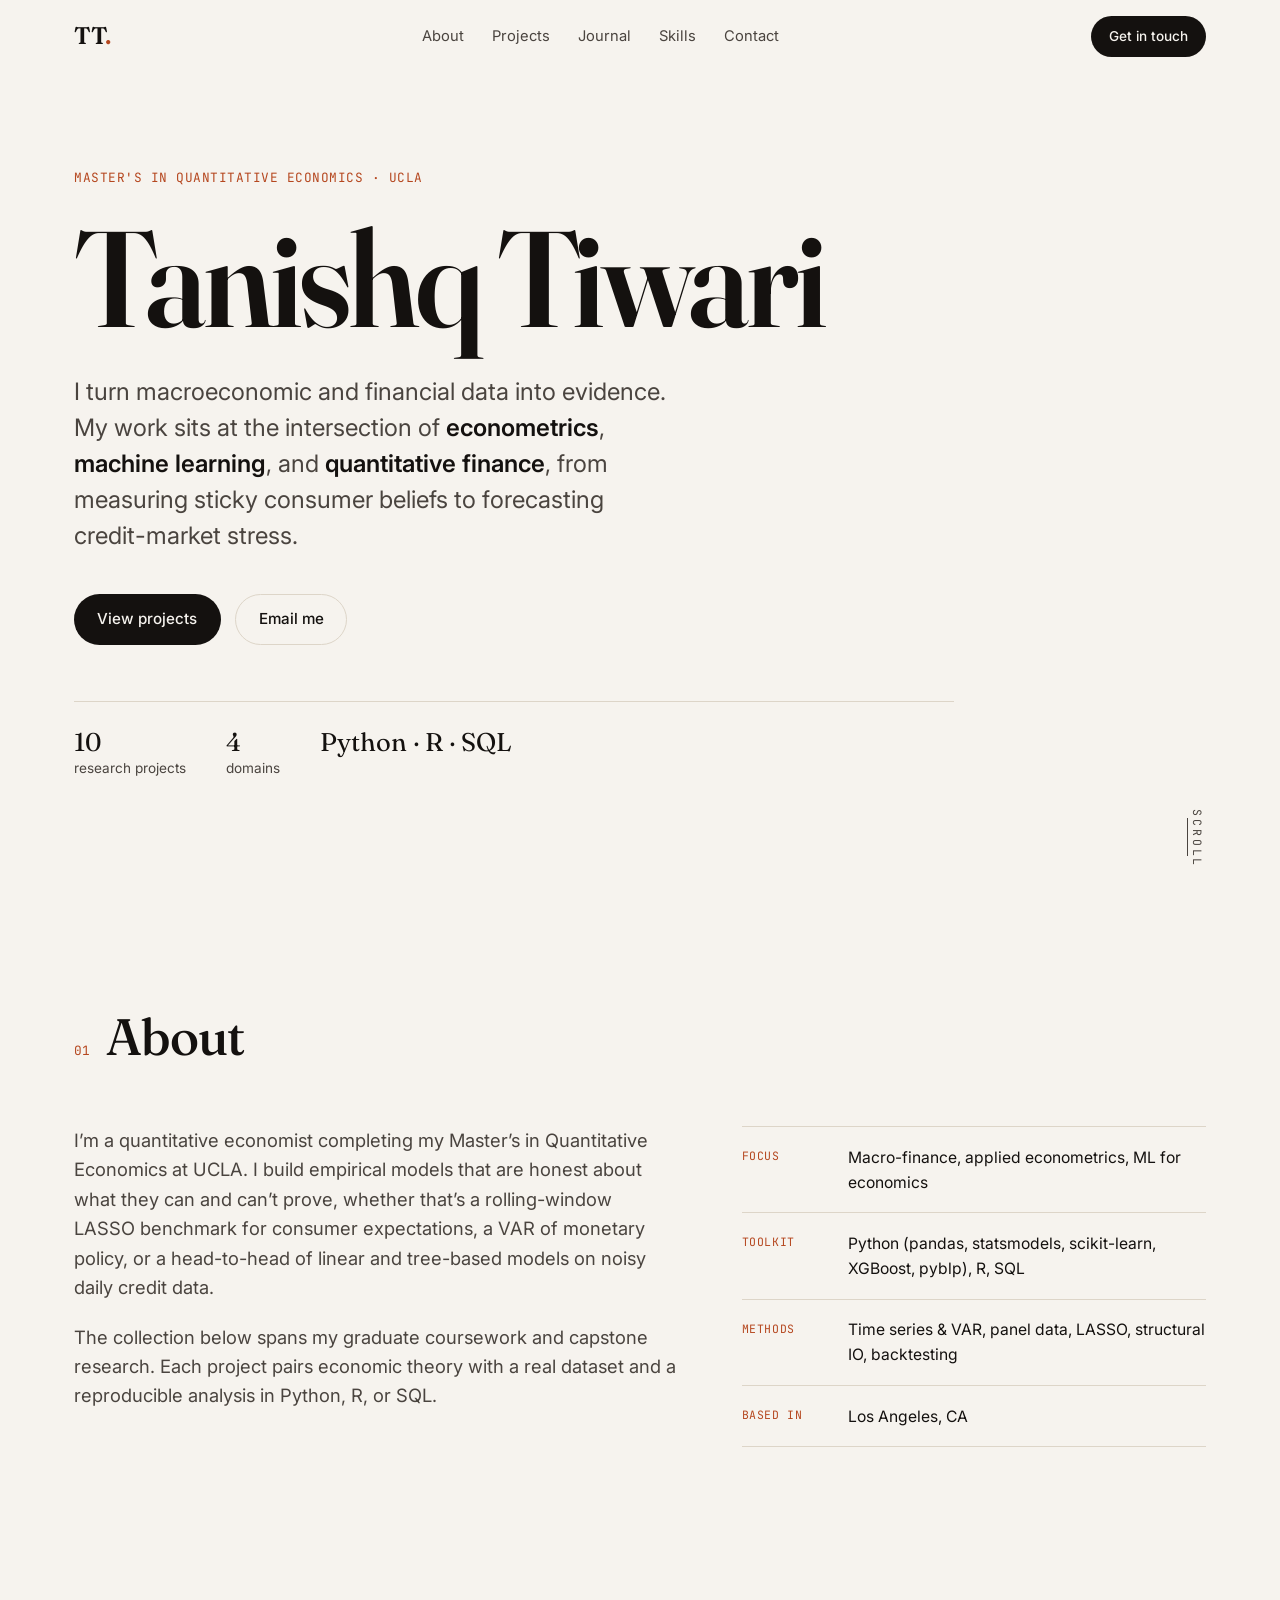
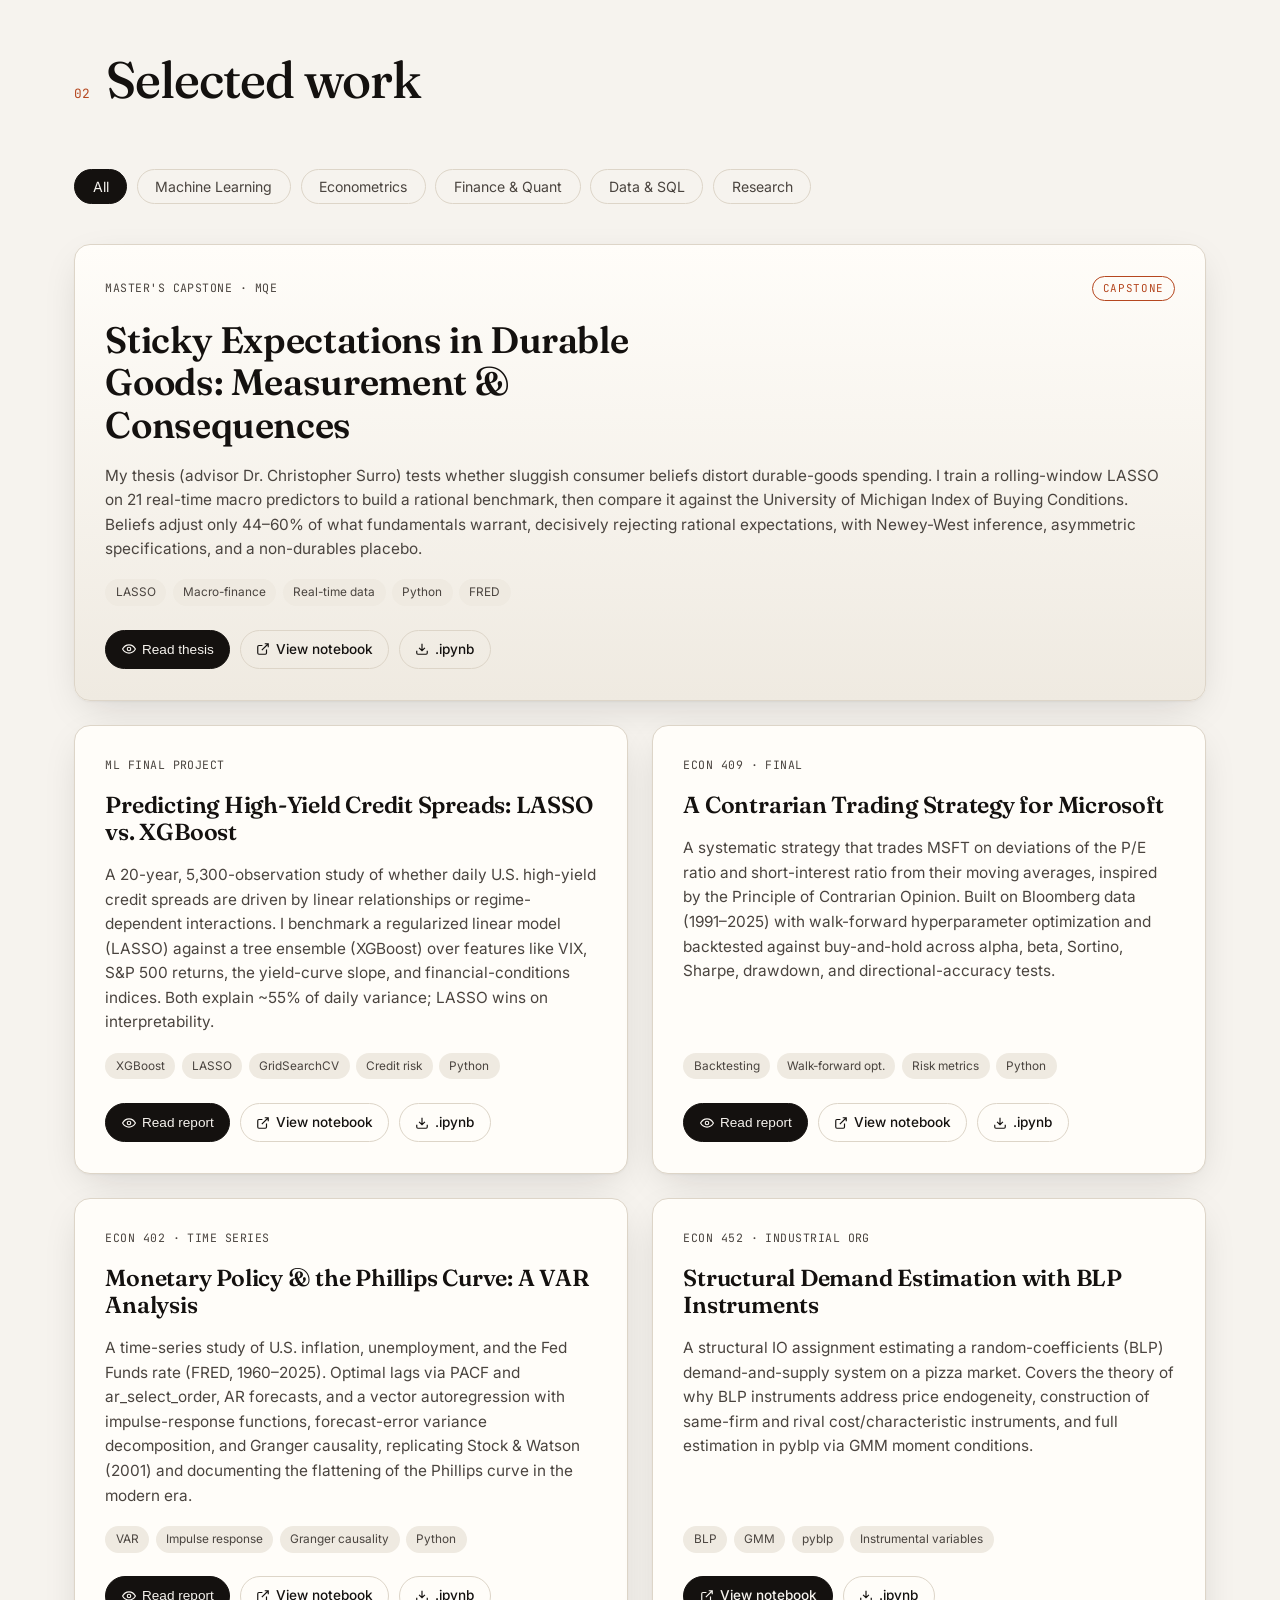
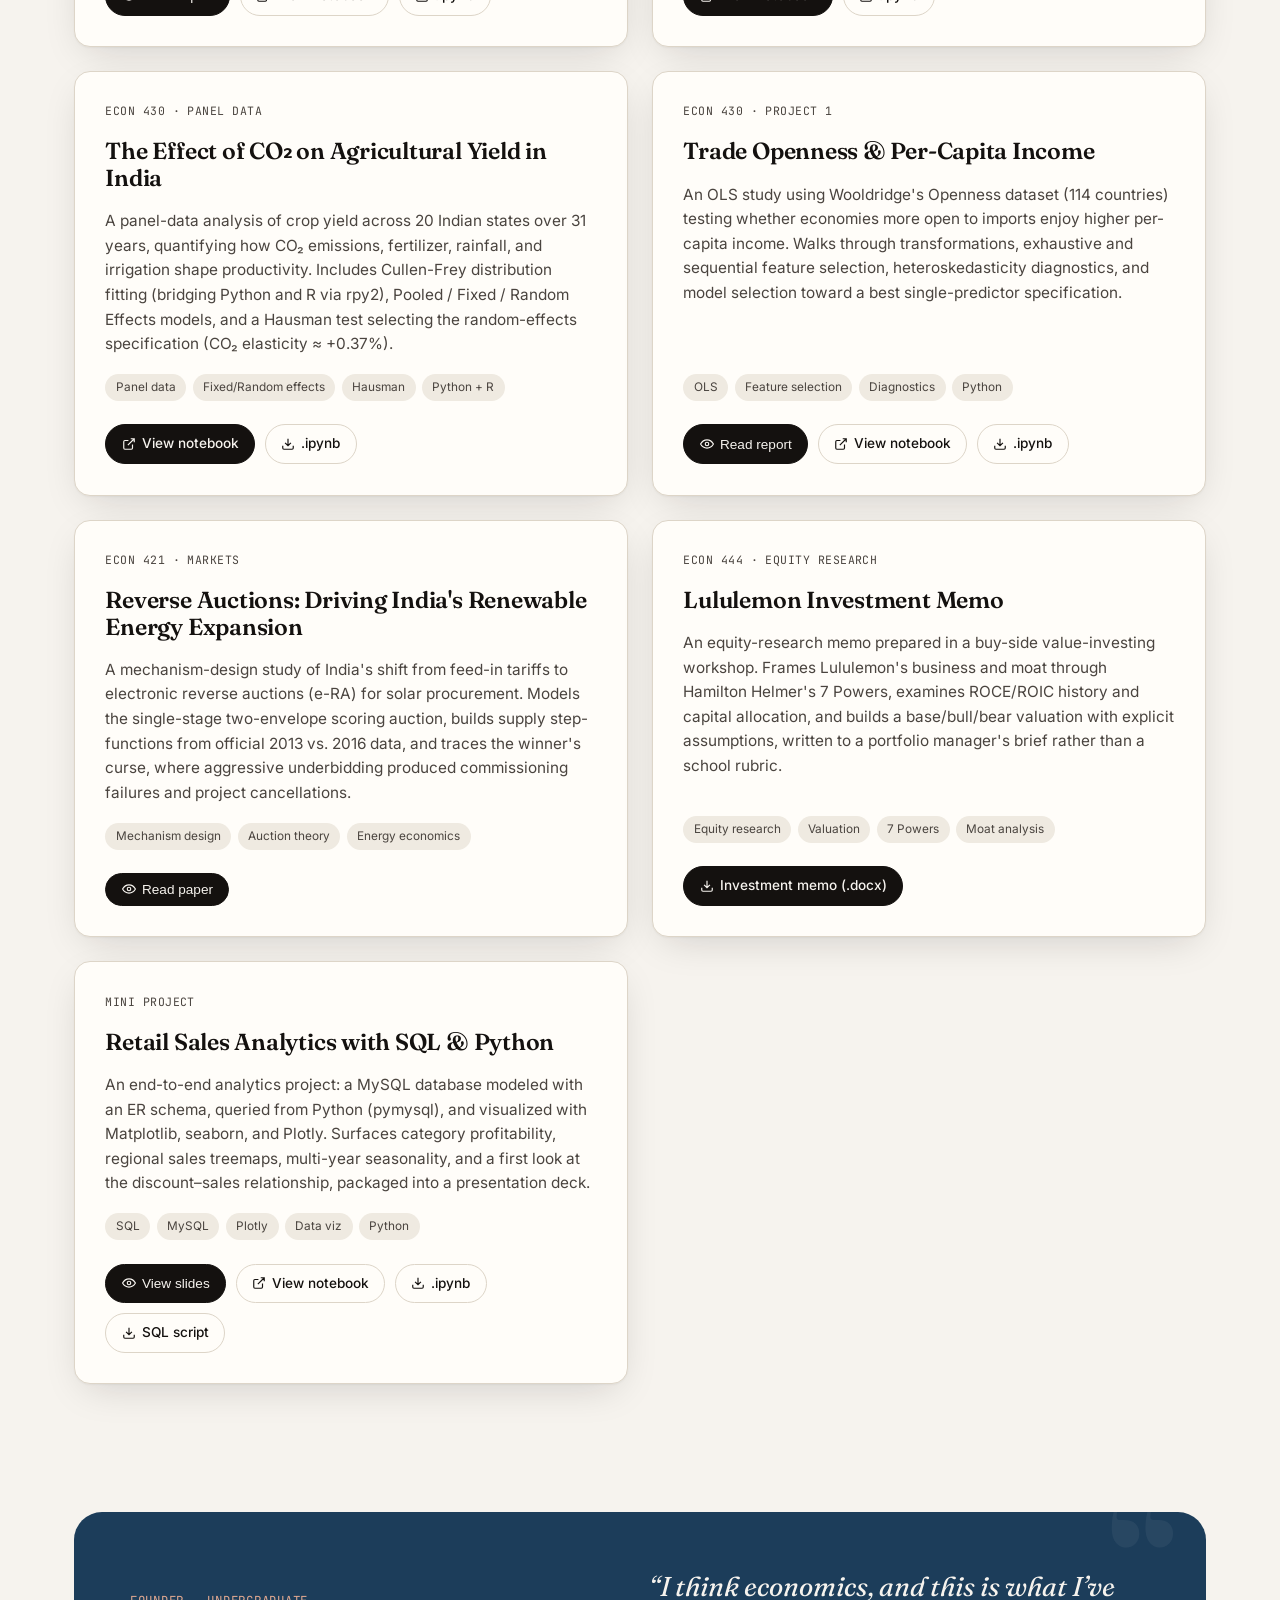
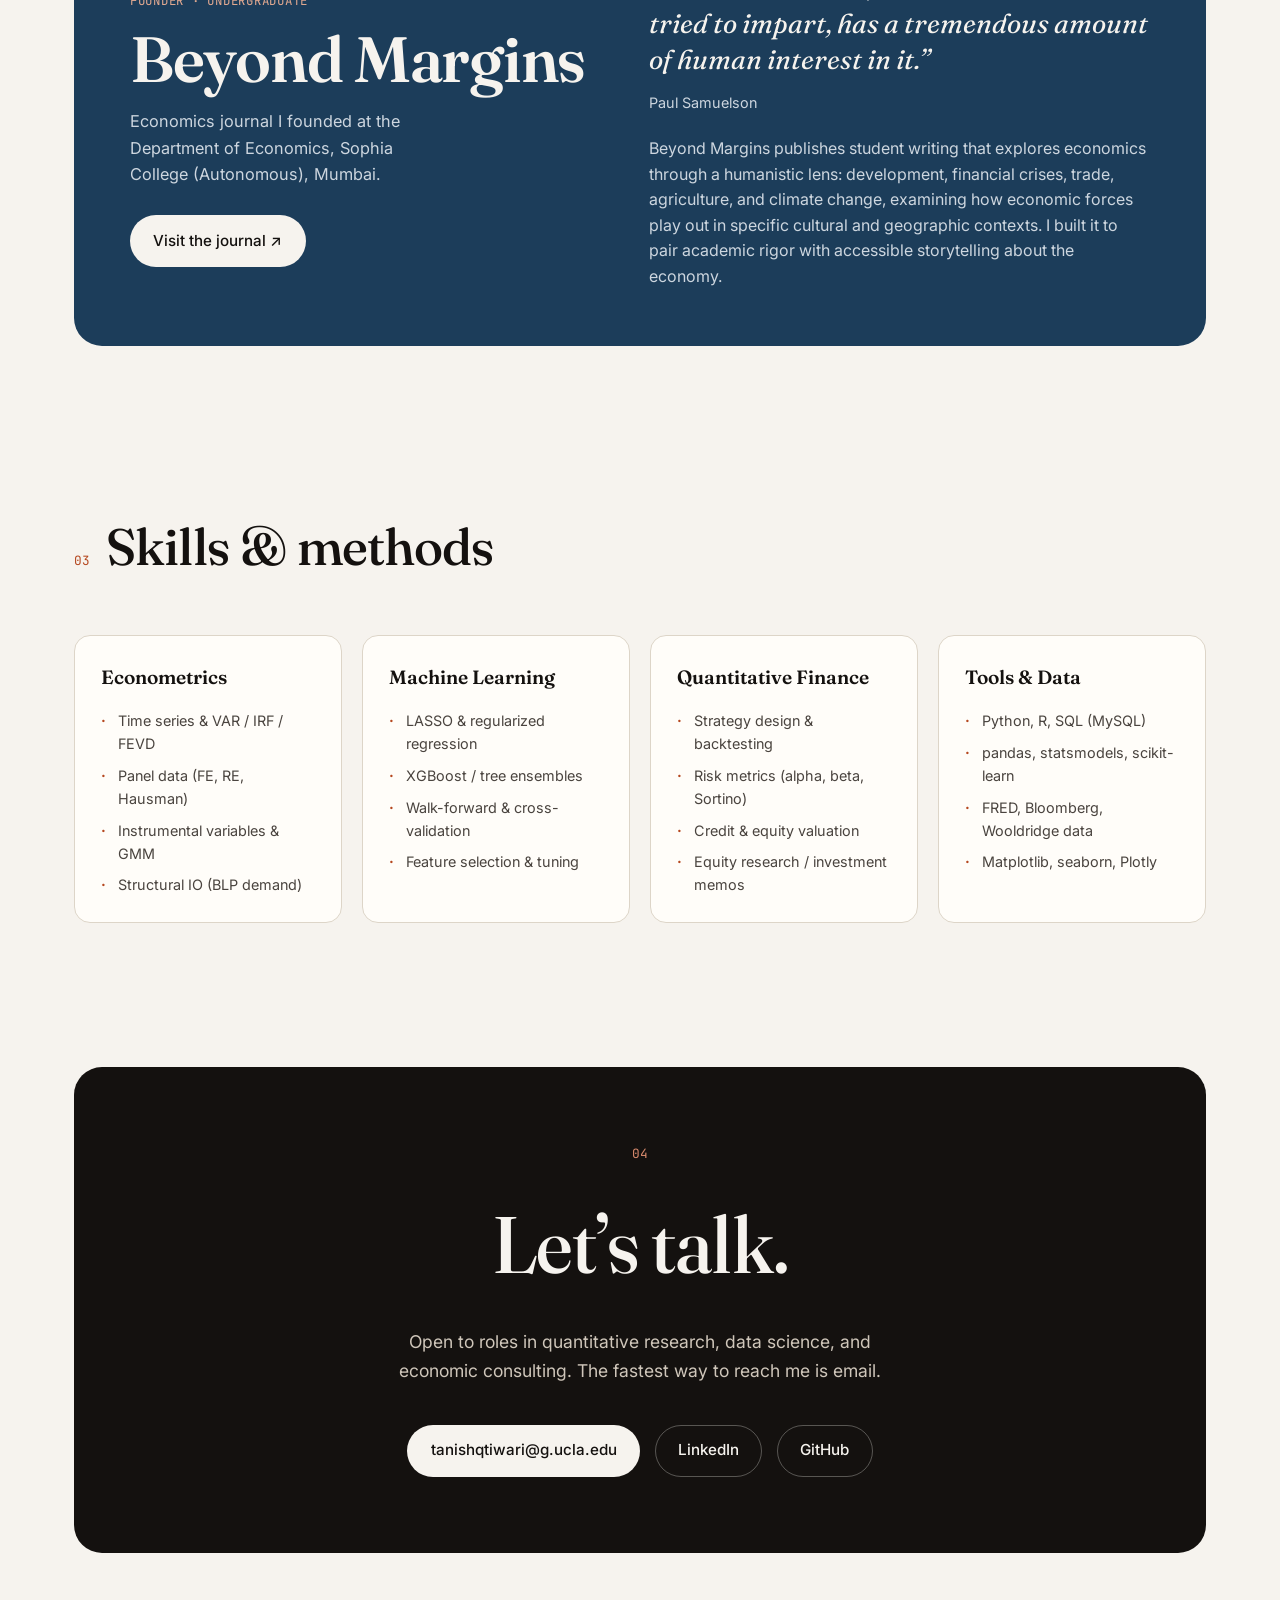
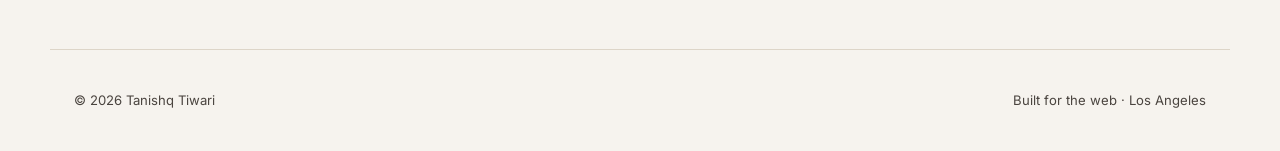
==== commit 9ed3208f: "Add Beyond Margins feature section to index.html" ====
--- a/index.html
+++ b/index.html
@@ -111,53 +111,7 @@
     <div class="grid" id="project-grid"><!-- cards injected by main.js --></div>
   </section>
 
-  <!-- Skills -->
-  <section class="section skills" id="skills">
-    <div class="section__head">
-      <span class="section__index">03</span>
-      <h2 class="section__title">Skills &amp; methods</h2>
-    </div>
-    <div class="skills__grid">
-      <div class="skillcard">
-        <h3>Econometrics</h3>
-        <ul>
-          <li>Time series &amp; VAR / IRF / FEVD</li>
-          <li>Panel data (FE, RE, Hausman)</li>
-          <li>Instrumental variables &amp; GMM</li>
-          <li>Structural IO (BLP demand)</li>
-        </ul>
-      </div>
-      <div class="skillcard">
-        <h3>Machine Learning</h3>
-        <ul>
-          <li>LASSO &amp; regularized regression</li>
-          <li>XGBoost / tree ensembles</li>
-          <li>Walk-forward &amp; cross-validation</li>
-          <li>Feature selection &amp; tuning</li>
-        </ul>
-      </div>
-      <div class="skillcard">
-        <h3>Quantitative Finance</h3>
-        <ul>
-          <li>Strategy design &amp; backtesting</li>
-          <li>Risk metrics (alpha, beta, Sortino)</li>
-          <li>Credit &amp; equity valuation</li>
-          <li>Equity research / investment memos</li>
-        </ul>
-      </div>
-      <div class="skillcard">
-        <h3>Tools &amp; Data</h3>
-        <ul>
-          <li>Python, R, SQL (MySQL)</li>
-          <li>pandas, statsmodels, scikit-learn</li>
-          <li>FRED, Bloomberg, Wooldridge data</li>
-          <li>Matplotlib, seaborn, Plotly</li>
-        </ul>
-      </div>
-    </div>
-  </section>
-
-    <!-- Feature: Beyond Margins -->
+  <!-- Feature: Beyond Margins -->
   <section class="feature" id="beyond-margins">
     <div class="feature__inner">
       <div class="feature__left">
@@ -180,6 +134,54 @@
       </div>
     </div>
   </section>
+
+  <!-- Skills -->
+  <section class="section skills" id="skills">
+    <div class="section__head">
+      <span class="section__index">03</span>
+      <h2 class="section__title">Skills &amp; methods</h2>
+    </div>
+    <div class="skills__grid">
+      <div class="skillcard">
+        <h3>Econometrics</h3>
+        <ul>
+          <li>Time series &amp; VAR / IRF / FEVD</li>
+          <li>Panel data (FE, RE, Hausman)</li>
+          <li>Instrumental variables &amp; GMM</li>
+          <li>Structural IO (BLP demand)</li>
+        </ul>
+      </div>
+      <div class="skillcard">
+        <h3>Machine Learning</h3>
+        <ul>
+          <li>LASSO &amp; regularized regression</li>
+          <li>XGBoost / tree ensembles</li>
+          <li>Walk-forward &amp; cross-validation</li>
+          <li>Feature selection &amp; tuning</li>
+        </ul>
+      </div>
+      <div class="skillcard">
+        <h3>Quantitative Finance</h3>
+        <ul>
+          <li>Strategy design &amp; backtesting</li>
+          <li>Risk metrics (alpha, beta, Sortino)</li>
+          <li>Credit &amp; equity valuation</li>
+          <li>Equity research / investment memos</li>
+        </ul>
+      </div>
+      <div class="skillcard">
+        <h3>Tools &amp; Data</h3>
+        <ul>
+          <li>Python, R, SQL (MySQL)</li>
+          <li>pandas, statsmodels, scikit-learn</li>
+          <li>FRED, Bloomberg, Wooldridge data</li>
+          <li>Matplotlib, seaborn, Plotly</li>
+        </ul>
+      </div>
+    </div>
+  </section>
+
+
 
   <!-- Contact -->
   <section class="section contact" id="contact">
